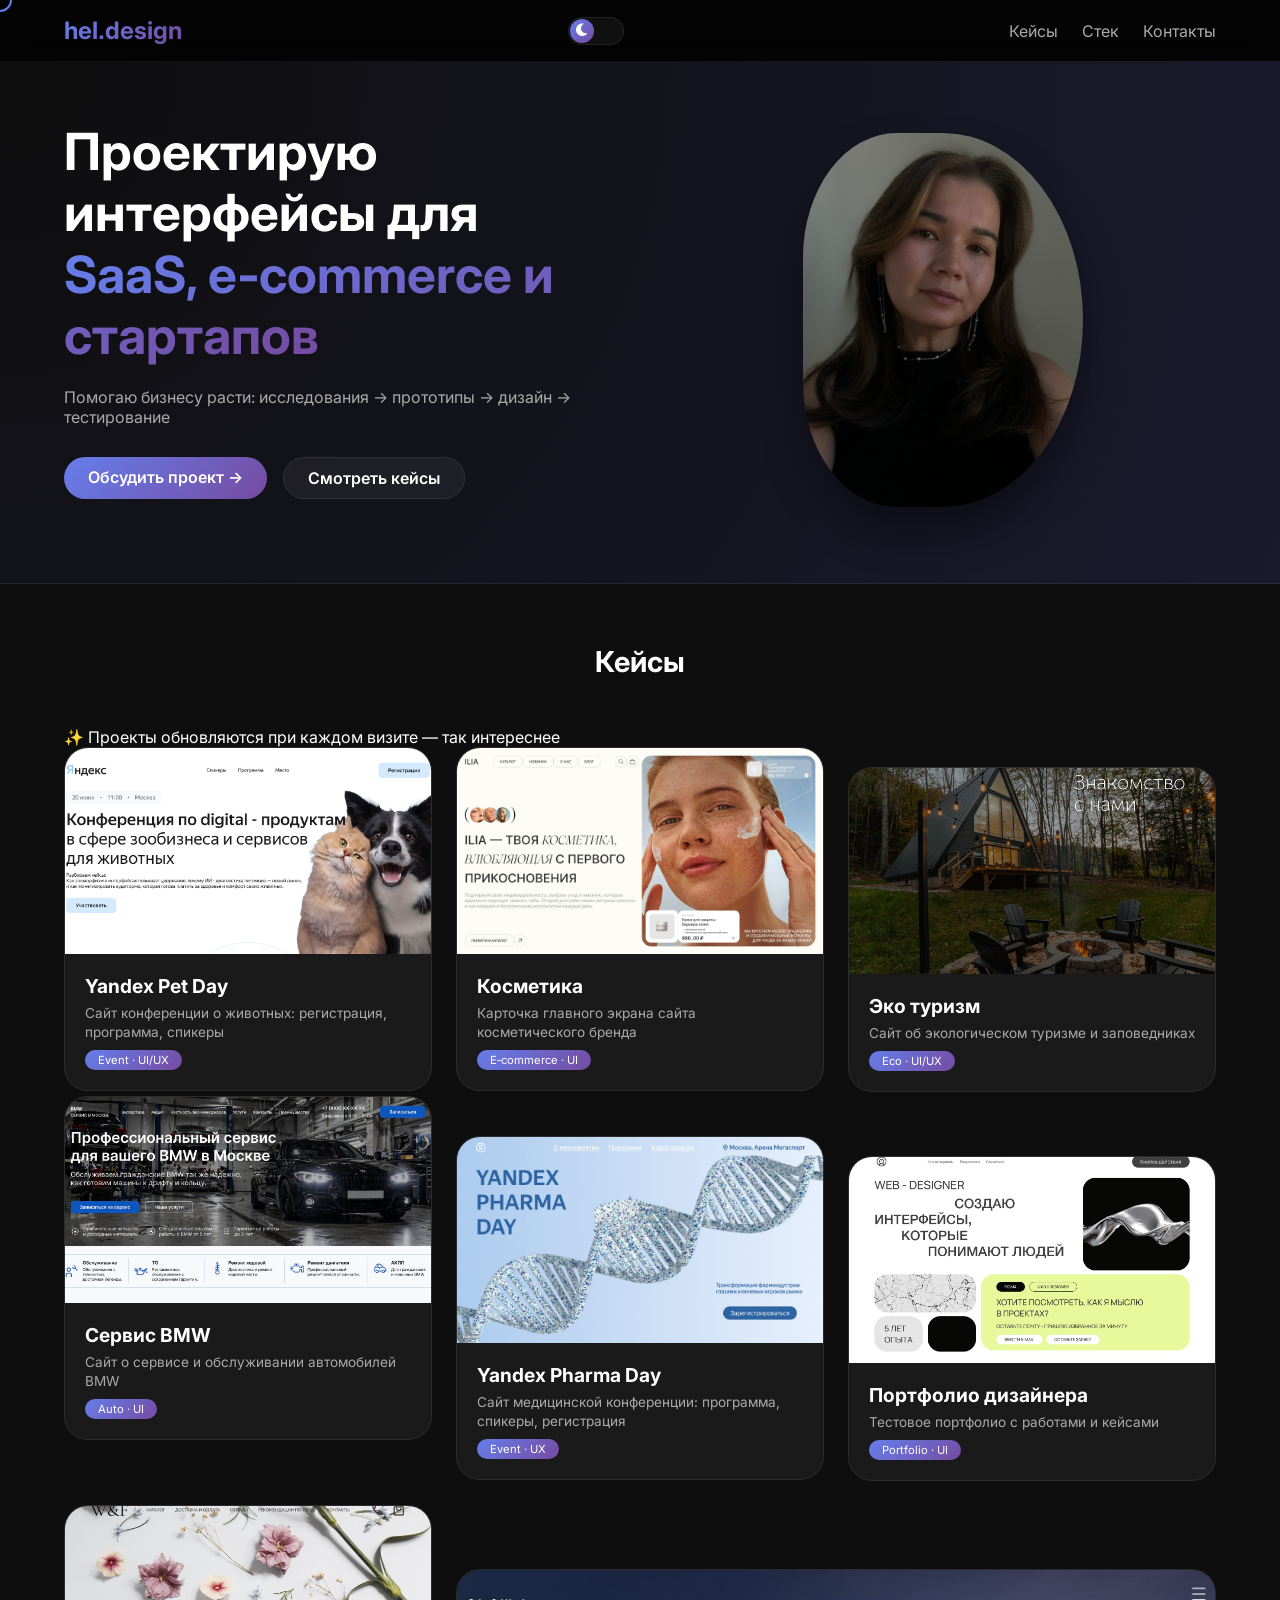
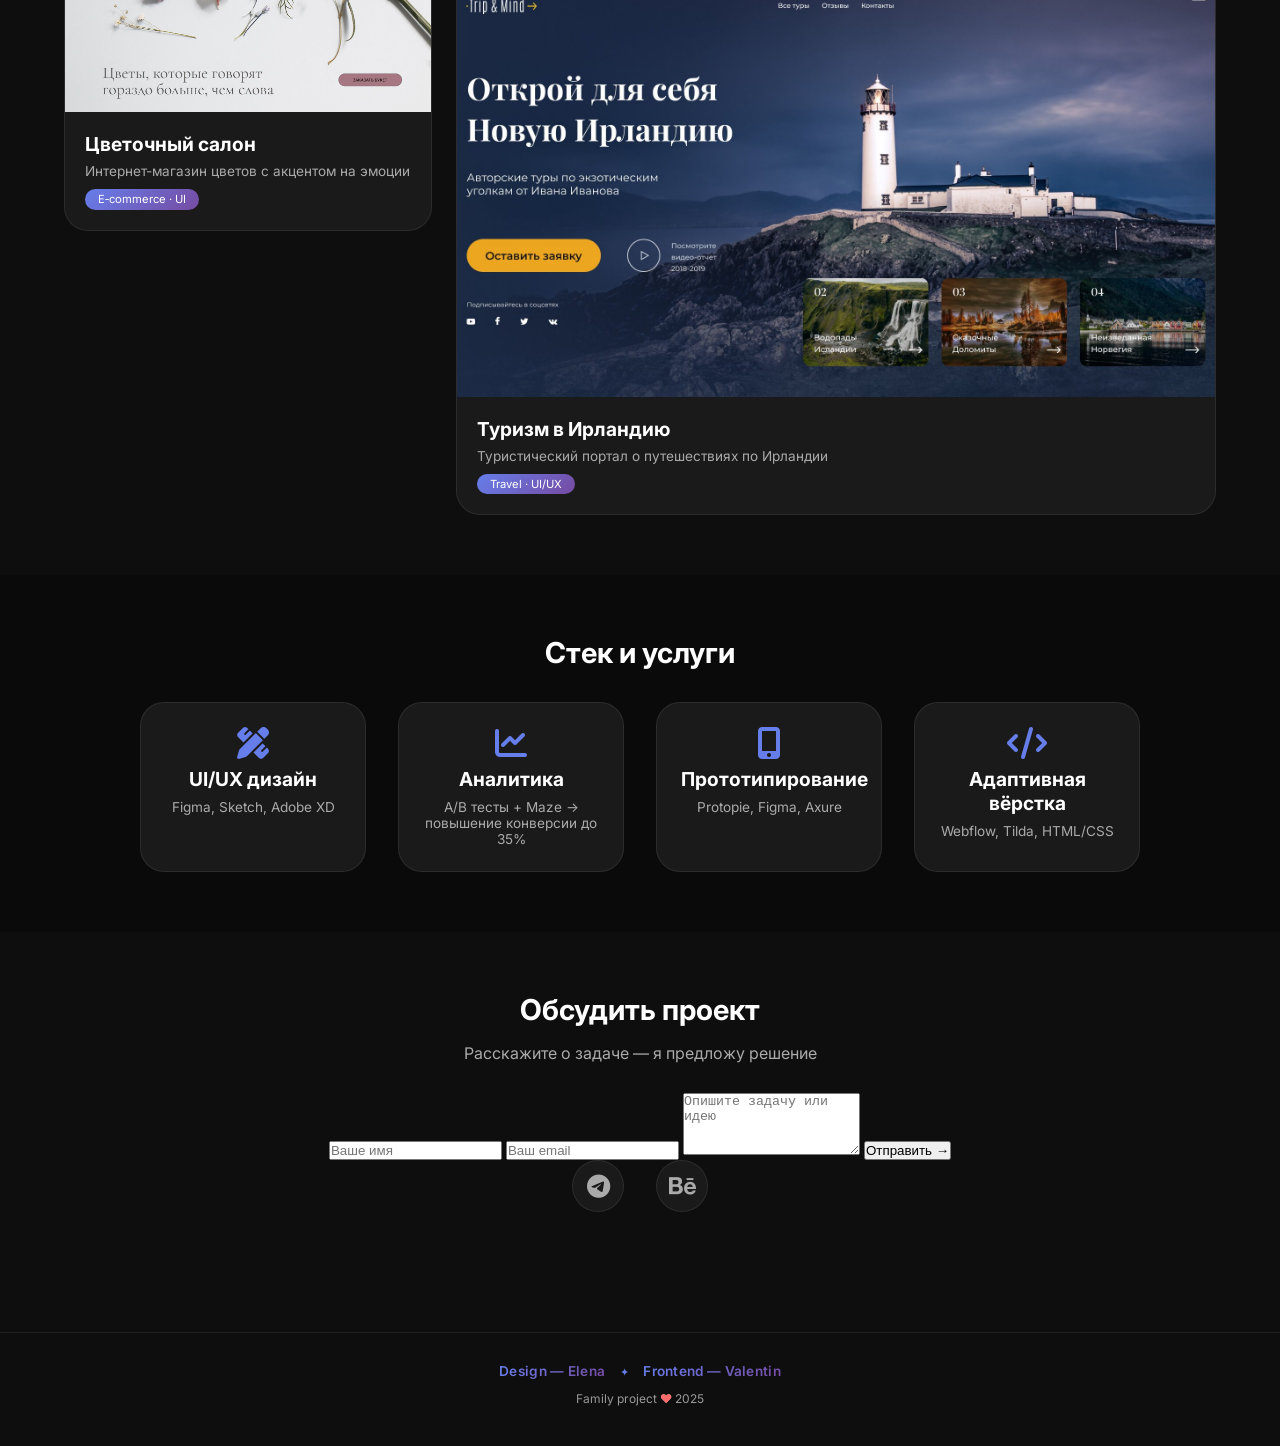
==== index.html @ 38d5c3be "Update index.html" ====
<!DOCTYPE html>
<html lang="ru">
<head>
    <meta charset="UTF-8">
    <meta name="viewport" content="width=device-width, initial-scale=1.0, viewport-fit=cover">
    <title>hel.design — проектирую интерфейсы для бизнеса</title>
    <meta name="description" content="UI/UX дизайнер. Проектирую интерфейсы для SaaS, e-commerce и стартапов. Figma, Webflow, прототипирование.">
    <meta name="keywords" content="UI/UX дизайнер, интерфейсы, Figma, Webflow, прототипы">
    
    <!-- FAVICON упрощён -->
    <link rel="icon" type="image/svg+xml" href="favicon-dark.svg" id="dynamicFavicon">
    <link rel="alternate icon" href="favicon-dark.svg">
    
    <link href="https://fonts.googleapis.com/css2?family=Inter:opsz,wght@14..32,300..700&display=swap" rel="stylesheet">
    <link rel="stylesheet" href="https://cdnjs.cloudflare.com/ajax/libs/font-awesome/6.0.0-beta3/css/all.min.css">
    <link rel="stylesheet" href="style.css">
    
    <script>
        const savedTheme = localStorage.getItem('theme');
        if (savedTheme === 'light') {
            document.documentElement.setAttribute('data-theme', 'light');
            const favicon = document.getElementById('dynamicFavicon');
            if (favicon) favicon.href = 'favicon-light.svg';
        }
    </script>
</head>
<body>

<div class="custom-cursor"></div>

<header class="header">
    <a href="#" class="logo">hel.design</a>
    <div class="theme-switch" id="themeSwitch">
        <div class="theme-switch-track"></div>
        <div class="theme-switch-thumb">
            <i class="fas fa-moon"></i>
            <i class="fas fa-sun"></i>
        </div>
    </div>
    <nav>
        <a href="#cases" class="nav-link">Кейсы</a>
        <a href="#stack" class="nav-link">Стек</a>
        <a href="#contact" class="nav-link">Контакты</a>
    </nav>
</header>

<section class="hero">
    <div class="hero-container">
        <div class="hero-text">
            <h1>Проектирую интерфейсы для <span>SaaS, e‑commerce и стартапов</span></h1>
            <p>Помогаю бизнесу расти: исследования → прототипы → дизайн → тестирование</p>
            <div class="hero-buttons">
                <a href="#contact" class="btn-primary">Обсудить проект →</a>
                <a href="#cases" class="btn-secondary">Смотреть кейсы</a>
            </div>
        </div>
        <div class="hero-image">
            <img src="Helena.jpeg" alt="Елена" onerror="this.src='https://via.placeholder.com/400x400?text=Elena+Design'">
        </div>
    </div>
</section>

<!-- КЕЙСЫ (8 ПРОЕКТОВ) -->
<section id="cases" class="cases">
    <h2>Кейсы</h2>
    <p class="cases-note">✨ Проекты обновляются при каждом визите — так интереснее</p>
    <div id="casesContainer" class="cases-grid"></div>
</section>

<!-- СТЕК И УСЛУГИ -->
<section id="stack" class="stack">
    <h2>Стек и услуги</h2>
    <div class="stack-grid">
        <div class="stack-item">
            <i class="fas fa-pencil-ruler"></i>
            <h3>UI/UX дизайн</h3>
            <p>Figma, Sketch, Adobe XD</p>
        </div>
        <div class="stack-item">
            <i class="fas fa-chart-line"></i>
            <h3>Аналитика</h3>
            <p>A/B тесты + Maze → повышение конверсии до 35%</p>
        </div>
        <div class="stack-item">
            <i class="fas fa-mobile-alt"></i>
            <h3>Прототипирование</h3>
            <p>Protopie, Figma, Axure</p>
        </div>
        <div class="stack-item">
            <i class="fas fa-code"></i>
            <h3>Адаптивная вёрстка</h3>
            <p>Webflow, Tilda, HTML/CSS</p>
        </div>
    </div>
</section>

<!-- КОНТАКТЫ С ФОРМОЙ (FORMSPREE) -->
<section id="contact" class="contact">
    <h2>Обсудить проект</h2>
    <p class="contact-subtitle">Расскажите о задаче — я предложу решение</p>
    
    <form action="https://formspree.io/f/mkoyonba" method="POST" class="contact-form">
        <input type="text" name="name" placeholder="Ваше имя" required>
        <input type="email" name="email" placeholder="Ваш email" required>
        <textarea name="message" rows="4" placeholder="Опишите задачу или идею" required></textarea>
        <button type="submit" class="btn-submit">Отправить →</button>
    </form>
    
    <div class="contact-socials">
        <a href="https://t.me/elena_tgg" target="_blank" class="social-link" aria-label="Telegram">
            <i class="fab fa-telegram-plane"></i>
        </a>
        <a href="https://www.behance.net/32ffd275" target="_blank" class="social-link" aria-label="Behance">
            <i class="fab fa-behance"></i>
        </a>
    </div>
</section>

<footer class="footer">
    <div class="footer-content">
        <p class="footer-roles">
            <span class="role-design">Design — Elena</span>
            <span class="divider">✦</span>
            <span class="role-frontend">Frontend — Valentin</span>
        </p>
        <p class="family-sign">Family project <span class="heart">❤️</span> 2025</p>
    </div>
</footer>

<script>
    // ===== ПЕРЕКЛЮЧЕНИЕ ТЕМЫ + FAVICON =====
    const themeSwitch = document.getElementById('themeSwitch');
    const favicon = document.getElementById('dynamicFavicon');
    
    function setTheme(theme) {
        if (theme === 'light') {
            document.documentElement.setAttribute('data-theme', 'light');
            localStorage.setItem('theme', 'light');
            if (favicon) favicon.href = 'favicon-light.svg';
        } else {
            document.documentElement.removeAttribute('data-theme');
            localStorage.setItem('theme', 'dark');
            if (favicon) favicon.href = 'favicon-dark.svg';
        }
    }
    themeSwitch.addEventListener('click', () => {
        const isDark = !document.documentElement.hasAttribute('data-theme');
        setTheme(isDark ? 'light' : 'dark');
    });
    
    // ===== 8 КЕЙСОВ =====
    const allProjects = [
        { href: "https://www.behance.net/gallery/248387797/Yandex-Pet-Day", img: "yandex-petday.jpg", title: "Yandex Pet Day", desc: "Сайт конференции о животных: регистрация, программа, спикеры", tag: "Event · UI/UX", fallback: "Yandex+Pet+Day" },
        { href: "https://www.behance.net/gallery/248386073/dizajn-lendinga-zhk-legenda", img: "legenda-preview.jpg", title: "Сервис BMW", desc: "Сайт о сервисе и обслуживании автомобилей BMW", tag: "Auto · UI", fallback: "BMW+Service" },
        { href: "https://www.behance.net/gallery/192315737/glavnye-stranicy-sajtov", img: "mainpages-collection.jpg", title: "Туризм в Ирландию", desc: "Туристический портал о путешествиях по Ирландии", tag: "Travel · UI/UX", fallback: "Ireland+Travel" },
        { href: "#", img: "cosmetics.jpg", title: "Косметика", desc: "Карточка главного экрана сайта косметического бренда", tag: "E‑commerce · UI", fallback: "Cosmetics" },
        { href: "https://www.behance.net/gallery/186421391/Website-for-eco-hotel", img: "ecohotel-preview.jpg", title: "Эко туризм", desc: "Сайт об экологическом туризме и заповедниках", tag: "Eco · UI/UX", fallback: "Eco+Tourism" },
        { href: "https://www.behance.net/gallery/182255229/Online-flower-shop-salon", img: "flowershop-preview.jpg", title: "Цветочный салон", desc: "Интернет-магазин цветов с акцентом на эмоции", tag: "E‑commerce · UI", fallback: "Flower+Shop" },
        { href: "https://www.behance.net/gallery/194731149/Web-design-for-consulting-company", img: "consulting-preview.jpg", title: "Портфолио дизайнера", desc: "Тестовое портфолио с работами и кейсами", tag: "Portfolio · UI", fallback: "Designer+Portfolio" },
        { href: "https://www.behance.net/gallery/184280657/Yandex-Pharma-Day", img: "medical-conf.jpg", title: "Yandex Pharma Day", desc: "Сайт медицинской конференции: программа, спикеры, регистрация", tag: "Event · UX", fallback: "Medical+Conf" }
    ];

    function shuffleArray(arr) {
        for (let i = arr.length - 1; i > 0; i--) {
            const j = Math.floor(Math.random() * (i + 1));
            [arr[i], arr[j]] = [arr[j], arr[i]];
        }
        return arr;
    }

    function getRandomSizeClass() {
        const sizes = ['size-small', 'size-normal', 'size-large', 'size-wide'];
        return sizes[Math.floor(Math.random() * sizes.length)];
    }

    function getRandomOffsetClass() {
        const offsets = ['margin-top-20', 'margin-top-40', 'margin-top--20', ''];
        return offsets[Math.floor(Math.random() * offsets.length)];
    }

    function renderProjects() {
        const container = document.getElementById('casesContainer');
        if (!container) return;
        
        const shuffled = shuffleArray([...allProjects]);
        
        container.innerHTML = shuffled.map((proj, idx) => {
            const sizeClass = getRandomSizeClass();
            const offsetClass = getRandomOffsetClass();
            const delay = (idx % 4) * 0.05;
            return `
                <a href="${proj.href}" target="_blank" class="case ${sizeClass} ${offsetClass}" style="animation-delay: ${delay}s">
                    <div class="case-image">
                        <img src="${proj.img}" alt="${proj.title}" loading="lazy" onerror="this.src='https://via.placeholder.com/600x400?text=${proj.fallback}'">
                    </div>
                    <div class="case-info">
                        <h3>${proj.title}</h3>
                        <p>${proj.desc}</p>
                        <span class="tag">${proj.tag}</span>
                    </div>
                </a>
            `;
        }).join('');
    }

    renderProjects();
    
    // ===== ПОДСВЕТКА МЕНЮ =====
    const sections = document.querySelectorAll('#cases, #stack, #contact');
    const navLinks = document.querySelectorAll('.nav-link');
    
    window.addEventListener('scroll', () => {
        let current = '';
        const scrollPos = window.scrollY + 150;
        const scrollBottom = window.scrollY + window.innerHeight;
        const documentHeight = document.documentElement.scrollHeight;
        
        if (scrollBottom + 10 >= documentHeight) {
            current = 'contact';
        } else {
            sections.forEach(section => {
                if (!section) return;
                const top = section.offsetTop - 80;
                const bottom = top + section.offsetHeight;
                if (scrollPos >= top && scrollPos < bottom) {
                    current = section.getAttribute('id');
                }
            });
        }
        
        navLinks.forEach(link => {
            link.classList.remove('active');
            if (link.getAttribute('href') === `#${current}`) {
                link.classList.add('active');
            }
        });
    });
    
    document.querySelectorAll('a[href^="#"]').forEach(anchor => {
        anchor.addEventListener('click', function(e) {
            const targetId = this.getAttribute('href');
            if (targetId === '#') return;
            const target = document.querySelector(targetId);
            if (target) {
                e.preventDefault();
                target.scrollIntoView({ behavior: 'smooth' });
            }
        });
    });
    
    // ===== КУРСОР =====
    const cursor = document.querySelector('.custom-cursor');
    if (cursor && window.innerWidth > 768) {
        document.addEventListener('mousemove', (e) => {
            cursor.style.left = e.clientX + 'px';
            cursor.style.top = e.clientY + 'px';
        });
        const interactive = document.querySelectorAll('a, button, .btn-primary, .btn-secondary, .social-link, .case, .theme-switch, .nav-link, .btn-submit');
        interactive.forEach(el => {
            el.addEventListener('mouseenter', () => {
                cursor.style.width = '40px';
                cursor.style.height = '40px';
                cursor.style.borderColor = 'var(--accent-color)';
                cursor.style.background = 'rgba(102,126,234,0.1)';
            });
            el.addEventListener('mouseleave', () => {
                cursor.style.width = '24px';
                cursor.style.height = '24px';
                cursor.style.borderColor = 'var(--accent-color)';
                cursor.style.background = 'transparent';
            });
        });
    }
</script>
</body>
</html>
---- style.css ----
:root {
    --bg-primary: #0e0e0e;
    --bg-secondary: #0a0a0a;
    --bg-card: #1a1a1a;
    --text-primary: #ffffff;
    --text-secondary: #aaa;
    --accent-color: #667eea;
    --accent-gradient: linear-gradient(135deg, #667eea, #764ba2);
    --border-color: rgba(255,255,255,0.08);
    --hero-gradient: radial-gradient(circle at 0% 0%, #0e0e0e, #1a1a2e, #2a1a3e);
    --gradient-start: #1a1a2e;
    --gradient-end: #0a0a0a;
    --stats-bg: rgba(255,255,255,0.05);
    --stats-border: rgba(255,255,255,0.08);
    --stats-hover: rgba(255,255,255,0.08);
}

[data-theme="light"] {
    --bg-primary: #f5f0eb;
    --bg-secondary: #efe8e0;
    --bg-card: #ffffff;
    --text-primary: #2c3e2f;
    --text-secondary: #5a6e5d;
    --accent-color: #2d5a2c;
    --accent-gradient: linear-gradient(135deg, #2d5a2c, #4a7c48);
    --border-color: rgba(0,0,0,0.06);
    --hero-gradient: radial-gradient(circle at 0% 0%, #f5f0eb, #e8dfd5, #f0ebe3);
    --gradient-start: #e8dfd5;
    --gradient-end: #dad0c4;
    --stats-bg: rgba(0,0,0,0.03);
    --stats-border: rgba(0,0,0,0.06);
    --stats-hover: rgba(0,0,0,0.05);
}

* {
    margin: 0;
    padding: 0;
    box-sizing: border-box;
}

body {
    font-family: 'Inter', sans-serif;
    background: var(--bg-primary);
    color: var(--text-primary);
    scroll-behavior: smooth;
    overflow-x: hidden;
    transition: background 0.3s ease, color 0.3s ease;
}

@media (min-width: 769px) {
    body {
        cursor: none;
    }
}

.custom-cursor {
    width: 24px;
    height: 24px;
    border: 2px solid var(--accent-color);
    border-radius: 50%;
    position: fixed;
    pointer-events: none;
    z-index: 9999;
    transition: width 0.2s, height 0.2s, background 0.2s, border-color 0.2s;
    transform: translate(-50%, -50%);
    backdrop-filter: blur(2px);
}

.hero {
    padding: 60px 5%;
    background: var(--hero-gradient);
    animation: gradientShift 10s ease infinite;
    background-size: 200% 200%;
    border-bottom: 1px solid var(--border-color);
}

@keyframes gradientShift {
    0% { background-position: 0% 0%; }
    50% { background-position: 100% 100%; }
    100% { background-position: 0% 0%; }
}

.header {
    position: sticky;
    top: 0;
    backdrop-filter: blur(12px);
    background: rgba(0, 0, 0, 0.7);
    display: flex;
    justify-content: space-between;
    align-items: center;
    padding: 16px 5%;
    z-index: 100;
    flex-wrap: wrap;
    gap: 12px;
}

[data-theme="light"] .header {
    background: rgba(245, 240, 235, 0.9);
}

.logo {
    font-size: 1.5rem;
    font-weight: 700;
    background: var(--accent-gradient);
    -webkit-background-clip: text;
    background-clip: text;
    color: transparent;
    text-decoration: none;
    transition: opacity 0.2s;
}

.logo:hover {
    opacity: 0.85;
}

.theme-switch {
    position: relative;
    width: 56px;
    height: 28px;
    cursor: pointer;
    flex-shrink: 0;
}

.theme-switch-track {
    position: absolute;
    top: 0;
    left: 0;
    width: 100%;
    height: 100%;
    background: var(--stats-bg);
    border: 1px solid var(--border-color);
    border-radius: 28px;
    transition: all 0.3s;
}

.theme-switch-thumb {
    position: absolute;
    top: 2px;
    left: 2px;
    width: 24px;
    height: 24px;
    background: var(--accent-gradient);
    border-radius: 50%;
    display: flex;
    align-items: center;
    justify-content: center;
    transition: transform 0.3s cubic-bezier(0.2, 0.9, 0.4, 1.1);
    transform: translateX(0);
}

.theme-switch-thumb i {
    font-size: 0.9rem;
    color: white;
    position: absolute;
    transition: opacity 0.2s;
}

.theme-switch-thumb .fa-moon {
    opacity: 1;
}

.theme-switch-thumb .fa-sun {
    opacity: 0;
}

[data-theme="light"] .theme-switch-thumb {
    transform: translateX(28px);
}

[data-theme="light"] .theme-switch-thumb .fa-moon {
    opacity: 0;
}

[data-theme="light"] .theme-switch-thumb .fa-sun {
    opacity: 1;
}

.theme-switch:hover .theme-switch-track {
    border-color: var(--accent-color);
    background: var(--stats-hover);
}

nav {
    display: flex;
    gap: 24px;
}

.nav-link {
    color: var(--text-secondary);
    text-decoration: none;
    transition: color 0.2s;
    position: relative;
}

.nav-link::after {
    content: '';
    position: absolute;
    bottom: -4px;
    left: 0;
    width: 0;
    height: 2px;
    background: var(--accent-gradient);
    transition: width 0.3s;
}

.nav-link:hover::after,
.nav-link.active::after {
    width: 100%;
}

.nav-link:hover,
.nav-link.active {
    color: var(--accent-color);
}

.hero-container {
    max-width: 1200px;
    margin: 0 auto;
    display: flex;
    align-items: center;
    gap: 60px;
    flex-wrap: wrap;
}

.hero-text {
    flex: 1;
    min-width: 260px;
}

.hero-text h1 {
    font-size: clamp(2rem, 5vw, 3.2rem);
    line-height: 1.2;
    margin-bottom: 20px;
}

.hero-text h1 span {
    background: var(--accent-gradient);
    -webkit-background-clip: text;
    background-clip: text;
    color: transparent;
}

.hero-text p {
    color: var(--text-secondary);
    font-size: 1rem;
    margin-bottom: 30px;
}

.hero-buttons {
    display: flex;
    gap: 16px;
    flex-wrap: wrap;
    margin-bottom: 24px;
}

.btn-primary, .btn-secondary {
    padding: 10px 24px;
    border-radius: 40px;
    text-decoration: none;
    font-weight: 600;
    transition: all 0.3s cubic-bezier(0.2, 0.9, 0.4, 1.1);
    position: relative;
    overflow: hidden;
}

.btn-primary {
    background: var(--accent-gradient);
    color: white;
}

.btn-primary::after {
    content: '';
    position: absolute;
    top: 50%;
    left: 50%;
    width: 0;
    height: 0;
    border-radius: 50%;
    background: rgba(255,255,255,0.3);
    transform: translate(-50%, -50%);
    transition: width 0.4s, height 0.4s;
}

.btn-primary:hover::after {
    width: 200%;
    height: 200%;
}

.btn-primary:hover {
    transform: translateY(-2px);
    filter: brightness(1.05);
}

.btn-secondary {
    background: var(--stats-bg);
    color: var(--text-primary);
    border: 1px solid var(--border-color);
}

.btn-secondary:hover {
    background: var(--stats-hover);
    transform: translateY(-2px);
}

.hero-image {
    flex: 1;
    text-align: center;
}

.hero-image img {
    max-width: 100%;
    width: 280px;
    border-radius: 40% 60% 60% 40%;
    box-shadow: 0 25px 40px rgba(0,0,0,0.4);
    transition: transform 0.3s;
}

.hero-image img:hover {
    transform: scale(1.02);
}

/* ===== ХАОТИЧНАЯ СЕТКА (МАССОНРИ) ===== */
.cases {
    padding: 60px 5%;
    max-width: 1400px;
    margin: 0 auto;
    background: var(--bg-primary);
}

.cases h2 {
    margin-bottom: 48px;
    font-size: 1.8rem;
    text-align: center;
}

.cases-grid {
    display: grid;
    grid-template-columns: repeat(auto-fill, minmax(280px, 1fr));
    gap: 1.5rem;
    align-items: start;
}

.case {
    background: var(--bg-card);
    border-radius: 24px;
    overflow: hidden;
    text-decoration: none;
    color: var(--text-primary);
    transition: all 0.3s cubic-bezier(0.2, 0.9, 0.4, 1.1);
    display: flex;
    flex-direction: column;
    opacity: 0;
    transform: translateY(30px);
    animation: fadeInUp 0.6s forwards;
    border: 1px solid var(--border-color);
    break-inside: avoid;
}

.case:hover {
    transform: translateY(-6px) scale(1.02);
    box-shadow: 0 20px 30px rgba(0,0,0,0.2);
}

@keyframes fadeInUp {
    to {
        opacity: 1;
        transform: translateY(0);
    }
}

.size-small {
    grid-row: span 1;
    opacity: 0.9;
    transform: translateY(10px);
}
.size-small:hover {
    transform: translateY(4px) scale(1.02);
}

.size-normal {
    grid-row: span 1;
}

.size-large {
    grid-row: span 2;
}

.size-wide {
    grid-column: span 2;
    grid-row: span 1;
}

.margin-top-20 {
    margin-top: 1.25rem;
}
.margin-top-40 {
    margin-top: 2.5rem;
}
.margin-top--20 {
    margin-top: -1.25rem;
}
.margin-top--40 {
    margin-top: -2.5rem;
}

.case-image {
    width: 100%;
    aspect-ratio: 16 / 9;
    overflow: hidden;
}

.case-image img {
    width: 100%;
    height: 100%;
    object-fit: cover;
    transition: transform 0.5s;
}

.case:hover .case-image img {
    transform: scale(1.05);
}

.case-info {
    padding: 20px;
}

.case-info h3 {
    font-size: 1.2rem;
    margin-bottom: 6px;
}

.case-info p {
    color: var(--text-secondary);
    font-size: 0.85rem;
    line-height: 1.4;
}

.tag {
    display: inline-block;
    background: var(--accent-gradient);
    color: white;
    font-size: 0.7rem;
    padding: 0.2rem 0.8rem;
    border-radius: 20px;
    margin-top: 0.5rem;
}

/* ===== СТЕК ===== */
.stack {
    padding: 60px 5%;
    background: var(--bg-secondary);
    text-align: center;
}

.stack h2 {
    margin-bottom: 2rem;
    font-size: 1.8rem;
}

.stack-grid {
    display: grid;
    grid-template-columns: repeat(auto-fit, minmax(200px, 1fr));
    gap: 2rem;
    max-width: 1000px;
    margin: 0 auto;
}

.stack-item {
    background: var(--bg-card);
    border-radius: 24px;
    padding: 1.5rem;
    transition: all 0.3s;
    border: 1px solid var(--border-color);
}

.stack-item:hover {
    transform: translateY(-4px);
}

.stack-item i {
    font-size: 2rem;
    color: var(--accent-color);
    margin-bottom: 0.5rem;
}

.stack-item h3 {
    font-size: 1.2rem;
    margin-bottom: 0.5rem;
}

.stack-item p {
    font-size: 0.85rem;
    color: var(--text-secondary);
}

/* ===== ЗАГЛУШКА ДЛЯ ОТЗЫВОВ ===== */
.reviews {
    padding: 60px 5%;
    text-align: center;
    background: var(--bg-secondary);
}

.reviews h2 {
    margin-bottom: 2rem;
    font-size: 1.8rem;
}

.review-placeholder {
    max-width: 600px;
    margin: 0 auto;
    text-align: center;
    padding: 3rem 2rem;
    background: var(--bg-card);
    border-radius: 32px;
    border: 1px solid var(--border-color);
    transition: all 0.3s;
}

.review-placeholder-icon {
    font-size: 3rem;
    margin-bottom: 1rem;
    opacity: 0.7;
}

.review-placeholder-text {
    font-size: 1.1rem;
    color: var(--text-primary);
    margin-bottom: 0.5rem;
    font-style: normal;
}

.review-placeholder-sub {
    font-size: 0.85rem;
    color: var(--text-secondary);
}

.review-placeholder:hover {
    transform: translateY(-5px);
    box-shadow: 0 15px 30px rgba(0,0,0,0.1);
    border-color: var(--accent-color);
}

/* ===== КОНТАКТЫ (С УВЕЛИЧЕННЫМ НИЖНИМ ОТСТУПОМ) ===== */
.contact {
    max-width: 700px;
    margin: 0 auto;
    text-align: center;
    padding: 60px 20px 120px;
}

.contact h2 {
    margin-bottom: 16px;
    font-size: 1.8rem;
}

.contact-subtitle {
    color: var(--text-secondary);
    margin-bottom: 30px;
    font-size: 1rem;
}

.btn-email {
    display: inline-flex;
    align-items: center;
    gap: 10px;
    background: var(--accent-gradient);
    padding: 12px 28px;
    border-radius: 50px;
    text-decoration: none;
    color: white;
    font-weight: 600;
    font-size: 1rem;
    transition: all 0.3s cubic-bezier(0.2, 0.9, 0.4, 1.1);
    margin-bottom: 32px;
    position: relative;
    overflow: hidden;
}

.btn-email::after {
    content: '';
    position: absolute;
    top: 50%;
    left: 50%;
    width: 0;
    height: 0;
    border-radius: 50%;
    background: rgba(255,255,255,0.3);
    transform: translate(-50%, -50%);
    transition: width 0.4s, height 0.4s;
}

.btn-email:hover::after {
    width: 200%;
    height: 200%;
}

.btn-email:hover {
    transform: translateY(-2px);
    filter: brightness(1.05);
}

.contact-socials {
    display: flex;
    justify-content: center;
    gap: 32px;
    flex-wrap: wrap;
}

.social-link {
    display: inline-flex;
    align-items: center;
    justify-content: center;
    width: 52px;
    height: 52px;
    background: var(--stats-bg);
    border: 1px solid var(--border-color);
    border-radius: 50%;
    text-decoration: none;
    color: var(--text-secondary);
    transition: all 0.3s cubic-bezier(0.2, 0.9, 0.4, 1.1);
}

.social-link i {
    font-size: 1.5rem;
    transition: transform 0.2s;
}

.social-link:hover {
    background: var(--stats-hover);
    color: var(--accent-color);
    transform: translateY(-3px) scale(1.05);
}

[data-theme="light"] .social-link .fa-telegram-plane,
[data-theme="light"] .social-link .fa-behance {
    color: var(--accent-color) !important;
    transition: color 0.2s ease;
}

[data-theme="light"] .social-link:hover .fa-telegram-plane,
[data-theme="light"] .social-link:hover .fa-behance {
    color: white !important;
}

/* ===== ПОДВАЛ ===== */
.footer {
    text-align: center;
    padding: 30px 20px 40px;
    background: var(--bg-primary);
    border-top: 1px solid var(--border-color);
}

.footer-content {
    max-width: 1200px;
    margin: 0 auto;
}

.footer-roles {
    font-size: 0.85rem;
    margin-bottom: 12px;
    letter-spacing: 0.3px;
}

.role-design,
.role-frontend {
    background: var(--accent-gradient);
    -webkit-background-clip: text;
    background-clip: text;
    color: transparent;
    font-weight: 600;
}

.divider {
    margin: 0 10px;
    color: var(--accent-color);
    font-size: 0.7rem;
}

.family-sign {
    font-size: 0.75rem;
    background: linear-gradient(135deg, #888, #aaa);
    -webkit-background-clip: text;
    background-clip: text;
    color: transparent;
    transition: all 0.3s;
}

.family-sign:hover {
    background: var(--accent-gradient);
    -webkit-background-clip: text;
    background-clip: text;
    color: transparent;
}

.heart {
    display: inline-block;
    transition: transform 0.2s;
    color: #ff6b6b;
}

.family-sign:hover .heart {
    transform: scale(1.2);
}

/* ===== АДАПТАЦИЯ ===== */
@media (max-width: 900px) {
    .hero-container {
        flex-direction: column;
        text-align: center;
    }
    .hero-buttons {
        justify-content: center;
    }
    .hero-image img {
        width: 240px;
    }
}

@media (max-width: 768px) {
    .custom-cursor {
        display: none;
    }
    .header {
        justify-content: center;
        flex-wrap: wrap;
    }
    nav {
        order: 3;
        width: 100%;
        justify-content: center;
    }
    .theme-switch {
        order: 2;
    }
    .logo {
        order: 1;
    }
    .cases-grid {
        display: flex;
        flex-direction: column;
    }
    .size-wide, .size-large {
        grid-column: span 1;
        grid-row: span 1;
    }
    .margin-top-20, .margin-top-40, .margin-top--20, .margin-top--40 {
        margin-top: 0;
    }
    .review-placeholder {
        padding: 2rem 1rem;
    }
    .contact {
        padding: 40px 20px 100px;
    }
    .contact-socials {
        gap: 20px;
    }
    .social-link {
        width: 44px;
        height: 44px;
    }
    .social-link i {
        font-size: 1.3rem;
    }
    .footer-roles {
        font-size: 0.7rem;
        display: flex;
        flex-direction: column;
        gap: 6px;
    }
    .divider {
        display: none;
    }
    .stack-grid {
        grid-template-columns: 1fr;
        gap: 1rem;
    }
}

@media (max-width: 480px) {
    .hero {
        padding: 40px 20px;
    }
    .hero-text h1 {
        font-size: 1.5rem;
    }
    .btn-primary, .btn-secondary {
        padding: 8px 18px;
        font-size: 0.85rem;
    }
    .contact {
        padding: 40px 20px 80px;
    }
}
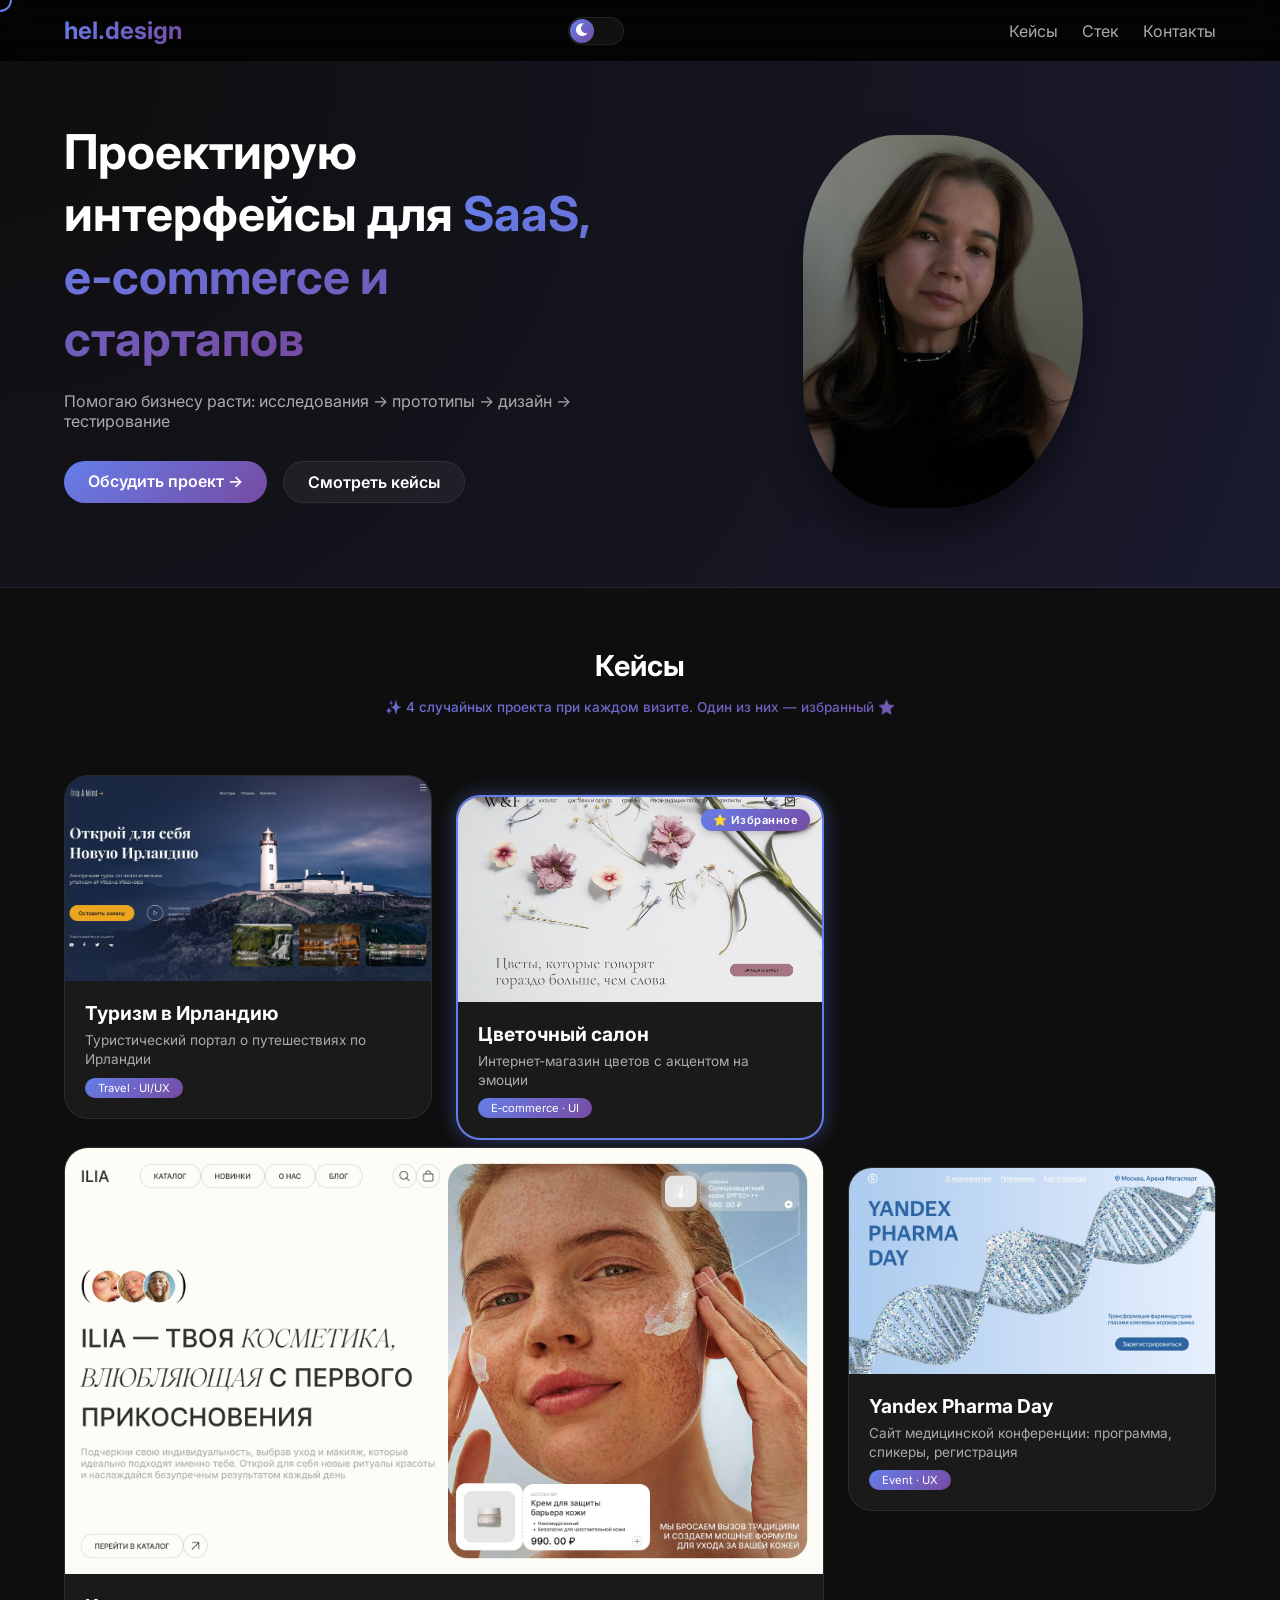
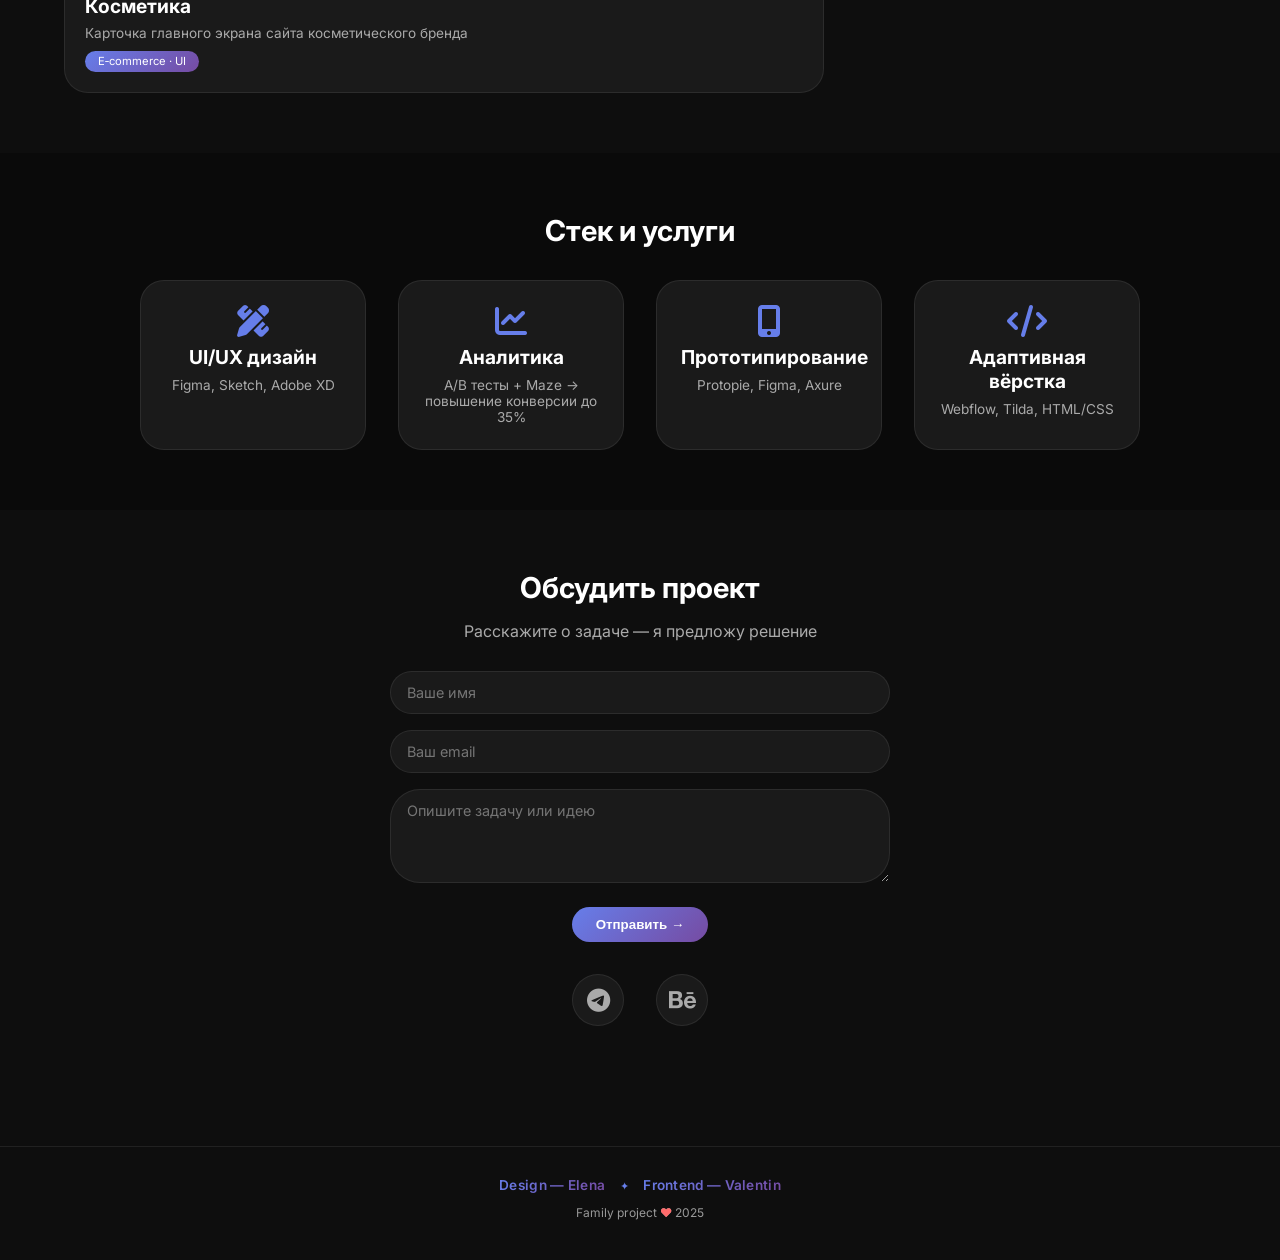
==== commit 03d33298: "Update index.html" ====
--- a/index.html
+++ b/index.html
@@ -7,7 +7,6 @@
     <meta name="description" content="UI/UX дизайнер. Проектирую интерфейсы для SaaS, e-commerce и стартапов. Figma, Webflow, прототипирование.">
     <meta name="keywords" content="UI/UX дизайнер, интерфейсы, Figma, Webflow, прототипы">
     
-    <!-- FAVICON упрощён -->
     <link rel="icon" type="image/svg+xml" href="favicon-dark.svg" id="dynamicFavicon">
     <link rel="alternate icon" href="favicon-dark.svg">
     
@@ -60,14 +59,12 @@
     </div>
 </section>
 
-<!-- КЕЙСЫ (8 ПРОЕКТОВ) -->
 <section id="cases" class="cases">
     <h2>Кейсы</h2>
-    <p class="cases-note">✨ Проекты обновляются при каждом визите — так интереснее</p>
+    <p class="cases-note">✨ 4 случайных проекта при каждом визите. Один из них — избранный ⭐</p>
     <div id="casesContainer" class="cases-grid"></div>
 </section>
 
-<!-- СТЕК И УСЛУГИ -->
 <section id="stack" class="stack">
     <h2>Стек и услуги</h2>
     <div class="stack-grid">
@@ -94,7 +91,6 @@
     </div>
 </section>
 
-<!-- КОНТАКТЫ С ФОРМОЙ (FORMSPREE) -->
 <section id="contact" class="contact">
     <h2>Обсудить проект</h2>
     <p class="contact-subtitle">Расскажите о задаче — я предложу решение</p>
@@ -148,7 +144,7 @@
         setTheme(isDark ? 'light' : 'dark');
     });
     
-    // ===== 8 КЕЙСОВ =====
+    // ===== 8 КЕЙСОВ (показываем 4 случайных, один из них — избранный) =====
     const allProjects = [
         { href: "https://www.behance.net/gallery/248387797/Yandex-Pet-Day", img: "yandex-petday.jpg", title: "Yandex Pet Day", desc: "Сайт конференции о животных: регистрация, программа, спикеры", tag: "Event · UI/UX", fallback: "Yandex+Pet+Day" },
         { href: "https://www.behance.net/gallery/248386073/dizajn-lendinga-zhk-legenda", img: "legenda-preview.jpg", title: "Сервис BMW", desc: "Сайт о сервисе и обслуживании автомобилей BMW", tag: "Auto · UI", fallback: "BMW+Service" },
@@ -183,13 +179,20 @@
         if (!container) return;
         
         const shuffled = shuffleArray([...allProjects]);
-        
-        container.innerHTML = shuffled.map((proj, idx) => {
+        const selectedProjects = shuffled.slice(0, 4);
+        const featuredIndex = Math.floor(Math.random() * selectedProjects.length);
+        
+        container.innerHTML = selectedProjects.map((proj, idx) => {
             const sizeClass = getRandomSizeClass();
             const offsetClass = getRandomOffsetClass();
             const delay = (idx % 4) * 0.05;
+            const isFeatured = (idx === featuredIndex);
+            const featuredClass = isFeatured ? 'case-featured' : '';
+            const featuredBadge = isFeatured ? '<div class="featured-badge">⭐ Избранное</div>' : '';
+            
             return `
-                <a href="${proj.href}" target="_blank" class="case ${sizeClass} ${offsetClass}" style="animation-delay: ${delay}s">
+                <a href="${proj.href}" target="_blank" class="case ${sizeClass} ${offsetClass} ${featuredClass}" style="animation-delay: ${delay}s">
+                    ${featuredBadge}
                     <div class="case-image">
                         <img src="${proj.img}" alt="${proj.title}" loading="lazy" onerror="this.src='https://via.placeholder.com/600x400?text=${proj.fallback}'">
                     </div>
--- a/style.css
+++ b/style.css
@@ -228,8 +228,8 @@
 }
 
 .hero-text h1 {
-    font-size: clamp(2rem, 5vw, 3.2rem);
-    line-height: 1.2;
+    font-size: clamp(2rem, 5vw, 3rem);
+    line-height: 1.3;
     margin-bottom: 20px;
 }
 
@@ -253,7 +253,7 @@
     margin-bottom: 24px;
 }
 
-.btn-primary, .btn-secondary {
+.btn-primary, .btn-secondary, .btn-submit {
     padding: 10px 24px;
     border-radius: 40px;
     text-decoration: none;
@@ -261,14 +261,17 @@
     transition: all 0.3s cubic-bezier(0.2, 0.9, 0.4, 1.1);
     position: relative;
     overflow: hidden;
-}
-
-.btn-primary {
+    display: inline-block;
+    border: none;
+    cursor: pointer;
+}
+
+.btn-primary, .btn-submit {
     background: var(--accent-gradient);
     color: white;
 }
 
-.btn-primary::after {
+.btn-primary::after, .btn-submit::after {
     content: '';
     position: absolute;
     top: 50%;
@@ -281,12 +284,12 @@
     transition: width 0.4s, height 0.4s;
 }
 
-.btn-primary:hover::after {
+.btn-primary:hover::after, .btn-submit:hover::after {
     width: 200%;
     height: 200%;
 }
 
-.btn-primary:hover {
+.btn-primary:hover, .btn-submit:hover {
     transform: translateY(-2px);
     filter: brightness(1.05);
 }
@@ -319,7 +322,6 @@
     transform: scale(1.02);
 }
 
-/* ===== ХАОТИЧНАЯ СЕТКА (МАССОНРИ) ===== */
 .cases {
     padding: 60px 5%;
     max-width: 1400px;
@@ -328,9 +330,63 @@
 }
 
 .cases h2 {
-    margin-bottom: 48px;
+    margin-bottom: 16px;
     font-size: 1.8rem;
     text-align: center;
+}
+
+/* ===== ПЕРЕЛИВАЮЩАЯСЯ ПОДПИСЬ К КЕЙСАМ ===== */
+.cases-note {
+    text-align: center;
+    font-size: 0.85rem;
+    margin-bottom: 40px;
+    opacity: 1;
+    font-weight: 500;
+    background: linear-gradient(135deg, #667eea, #764ba2, #a5b4fc, #667eea);
+    background-size: 300% 300%;
+    -webkit-background-clip: text;
+    background-clip: text;
+    color: transparent;
+    animation: gentleGlow 4s ease infinite;
+}
+
+[data-theme="light"] .cases-note {
+    background: linear-gradient(135deg, #2d5a2c, #4a7c48, #6a9c68, #2d5a2c);
+    background-size: 300% 300%;
+    -webkit-background-clip: text;
+    background-clip: text;
+    color: transparent;
+    animation: gentleGlowLight 4s ease infinite;
+}
+
+@keyframes gentleGlow {
+    0% {
+        background-position: 0% 50%;
+        text-shadow: 0 0 2px rgba(102,126,234,0.2);
+    }
+    50% {
+        background-position: 100% 50%;
+        text-shadow: 0 0 8px rgba(102,126,234,0.3);
+    }
+    100% {
+        background-position: 0% 50%;
+        text-shadow: 0 0 2px rgba(102,126,234,0.2);
+    }
+}
+
+@keyframes gentleGlowLight {
+    0% {
+        background-position: 0% 50%;
+        text-shadow: 0 0 2px rgba(45,90,44,0.15);
+    }
+    50% {
+        background-position: 100% 50%;
+        text-shadow: 0 0 8px rgba(45,90,44,0.25);
+    }
+    100% {
+        background-position: 0% 50%;
+        text-shadow: 0 0 2px rgba(45,90,44,0.15);
+    }
 }
 
 .cases-grid {
@@ -445,7 +501,44 @@
     margin-top: 0.5rem;
 }
 
-/* ===== СТЕК ===== */
+/* ===== ВЫДЕЛЕННЫЙ КЕЙС (FEATURED) ===== */
+.case-featured {
+    position: relative;
+    border: 2px solid var(--accent-color);
+    box-shadow: 0 0 20px rgba(102, 126, 234, 0.4);
+    transform: scale(1.02);
+}
+
+.case-featured:hover {
+    transform: translateY(-6px) scale(1.03);
+    box-shadow: 0 0 30px rgba(102, 126, 234, 0.6);
+}
+
+.featured-badge {
+    position: absolute;
+    top: 12px;
+    right: 12px;
+    background: var(--accent-gradient);
+    color: white;
+    font-size: 0.7rem;
+    font-weight: 600;
+    padding: 4px 12px;
+    border-radius: 20px;
+    z-index: 10;
+    backdrop-filter: blur(4px);
+    box-shadow: 0 2px 8px rgba(0,0,0,0.2);
+    letter-spacing: 0.5px;
+}
+
+[data-theme="light"] .case-featured {
+    border: 2px solid var(--accent-color);
+    box-shadow: 0 0 20px rgba(45, 90, 44, 0.3);
+}
+
+[data-theme="light"] .case-featured:hover {
+    box-shadow: 0 0 30px rgba(45, 90, 44, 0.5);
+}
+
 .stack {
     padding: 60px 5%;
     background: var(--bg-secondary);
@@ -459,7 +552,7 @@
 
 .stack-grid {
     display: grid;
-    grid-template-columns: repeat(auto-fit, minmax(200px, 1fr));
+    grid-template-columns: repeat(auto-fit, minmax(220px, 1fr));
     gap: 2rem;
     max-width: 1000px;
     margin: 0 auto;
@@ -493,54 +586,6 @@
     color: var(--text-secondary);
 }
 
-/* ===== ЗАГЛУШКА ДЛЯ ОТЗЫВОВ ===== */
-.reviews {
-    padding: 60px 5%;
-    text-align: center;
-    background: var(--bg-secondary);
-}
-
-.reviews h2 {
-    margin-bottom: 2rem;
-    font-size: 1.8rem;
-}
-
-.review-placeholder {
-    max-width: 600px;
-    margin: 0 auto;
-    text-align: center;
-    padding: 3rem 2rem;
-    background: var(--bg-card);
-    border-radius: 32px;
-    border: 1px solid var(--border-color);
-    transition: all 0.3s;
-}
-
-.review-placeholder-icon {
-    font-size: 3rem;
-    margin-bottom: 1rem;
-    opacity: 0.7;
-}
-
-.review-placeholder-text {
-    font-size: 1.1rem;
-    color: var(--text-primary);
-    margin-bottom: 0.5rem;
-    font-style: normal;
-}
-
-.review-placeholder-sub {
-    font-size: 0.85rem;
-    color: var(--text-secondary);
-}
-
-.review-placeholder:hover {
-    transform: translateY(-5px);
-    box-shadow: 0 15px 30px rgba(0,0,0,0.1);
-    border-color: var(--accent-color);
-}
-
-/* ===== КОНТАКТЫ (С УВЕЛИЧЕННЫМ НИЖНИМ ОТСТУПОМ) ===== */
 .contact {
     max-width: 700px;
     margin: 0 auto;
@@ -559,44 +604,36 @@
     font-size: 1rem;
 }
 
-.btn-email {
-    display: inline-flex;
-    align-items: center;
-    gap: 10px;
-    background: var(--accent-gradient);
-    padding: 12px 28px;
-    border-radius: 50px;
-    text-decoration: none;
-    color: white;
-    font-weight: 600;
-    font-size: 1rem;
-    transition: all 0.3s cubic-bezier(0.2, 0.9, 0.4, 1.1);
-    margin-bottom: 32px;
-    position: relative;
-    overflow: hidden;
-}
-
-.btn-email::after {
-    content: '';
-    position: absolute;
-    top: 50%;
-    left: 50%;
-    width: 0;
-    height: 0;
-    border-radius: 50%;
-    background: rgba(255,255,255,0.3);
-    transform: translate(-50%, -50%);
-    transition: width 0.4s, height 0.4s;
-}
-
-.btn-email:hover::after {
-    width: 200%;
-    height: 200%;
-}
-
-.btn-email:hover {
-    transform: translateY(-2px);
-    filter: brightness(1.05);
+.contact-form {
+    display: flex;
+    flex-direction: column;
+    gap: 1rem;
+    max-width: 500px;
+    margin: 0 auto 2rem;
+}
+
+.contact-form input,
+.contact-form textarea {
+    padding: 12px 16px;
+    border-radius: 30px;
+    border: 1px solid var(--border-color);
+    background: var(--stats-bg);
+    color: var(--text-primary);
+    font-family: inherit;
+    font-size: 0.9rem;
+    transition: all 0.2s;
+}
+
+.contact-form input:focus,
+.contact-form textarea:focus {
+    outline: none;
+    border-color: var(--accent-color);
+    background: var(--stats-hover);
+}
+
+.contact-form button {
+    align-self: center;
+    margin-top: 0.5rem;
 }
 
 .contact-socials {
@@ -642,7 +679,6 @@
     color: white !important;
 }
 
-/* ===== ПОДВАЛ ===== */
 .footer {
     text-align: center;
     padding: 30px 20px 40px;
@@ -702,7 +738,6 @@
     transform: scale(1.2);
 }
 
-/* ===== АДАПТАЦИЯ ===== */
 @media (max-width: 900px) {
     .hero-container {
         flex-direction: column;
@@ -743,11 +778,20 @@
         grid-column: span 1;
         grid-row: span 1;
     }
+    .case-featured {
+        transform: scale(1);
+    }
+    .case-featured:hover {
+        transform: translateY(-4px) scale(1);
+    }
+    .featured-badge {
+        top: 8px;
+        right: 8px;
+        font-size: 0.6rem;
+        padding: 3px 10px;
+    }
     .margin-top-20, .margin-top-40, .margin-top--20, .margin-top--40 {
         margin-top: 0;
-    }
-    .review-placeholder {
-        padding: 2rem 1rem;
     }
     .contact {
         padding: 40px 20px 100px;
@@ -784,7 +828,7 @@
     .hero-text h1 {
         font-size: 1.5rem;
     }
-    .btn-primary, .btn-secondary {
+    .btn-primary, .btn-secondary, .btn-submit {
         padding: 8px 18px;
         font-size: 0.85rem;
     }
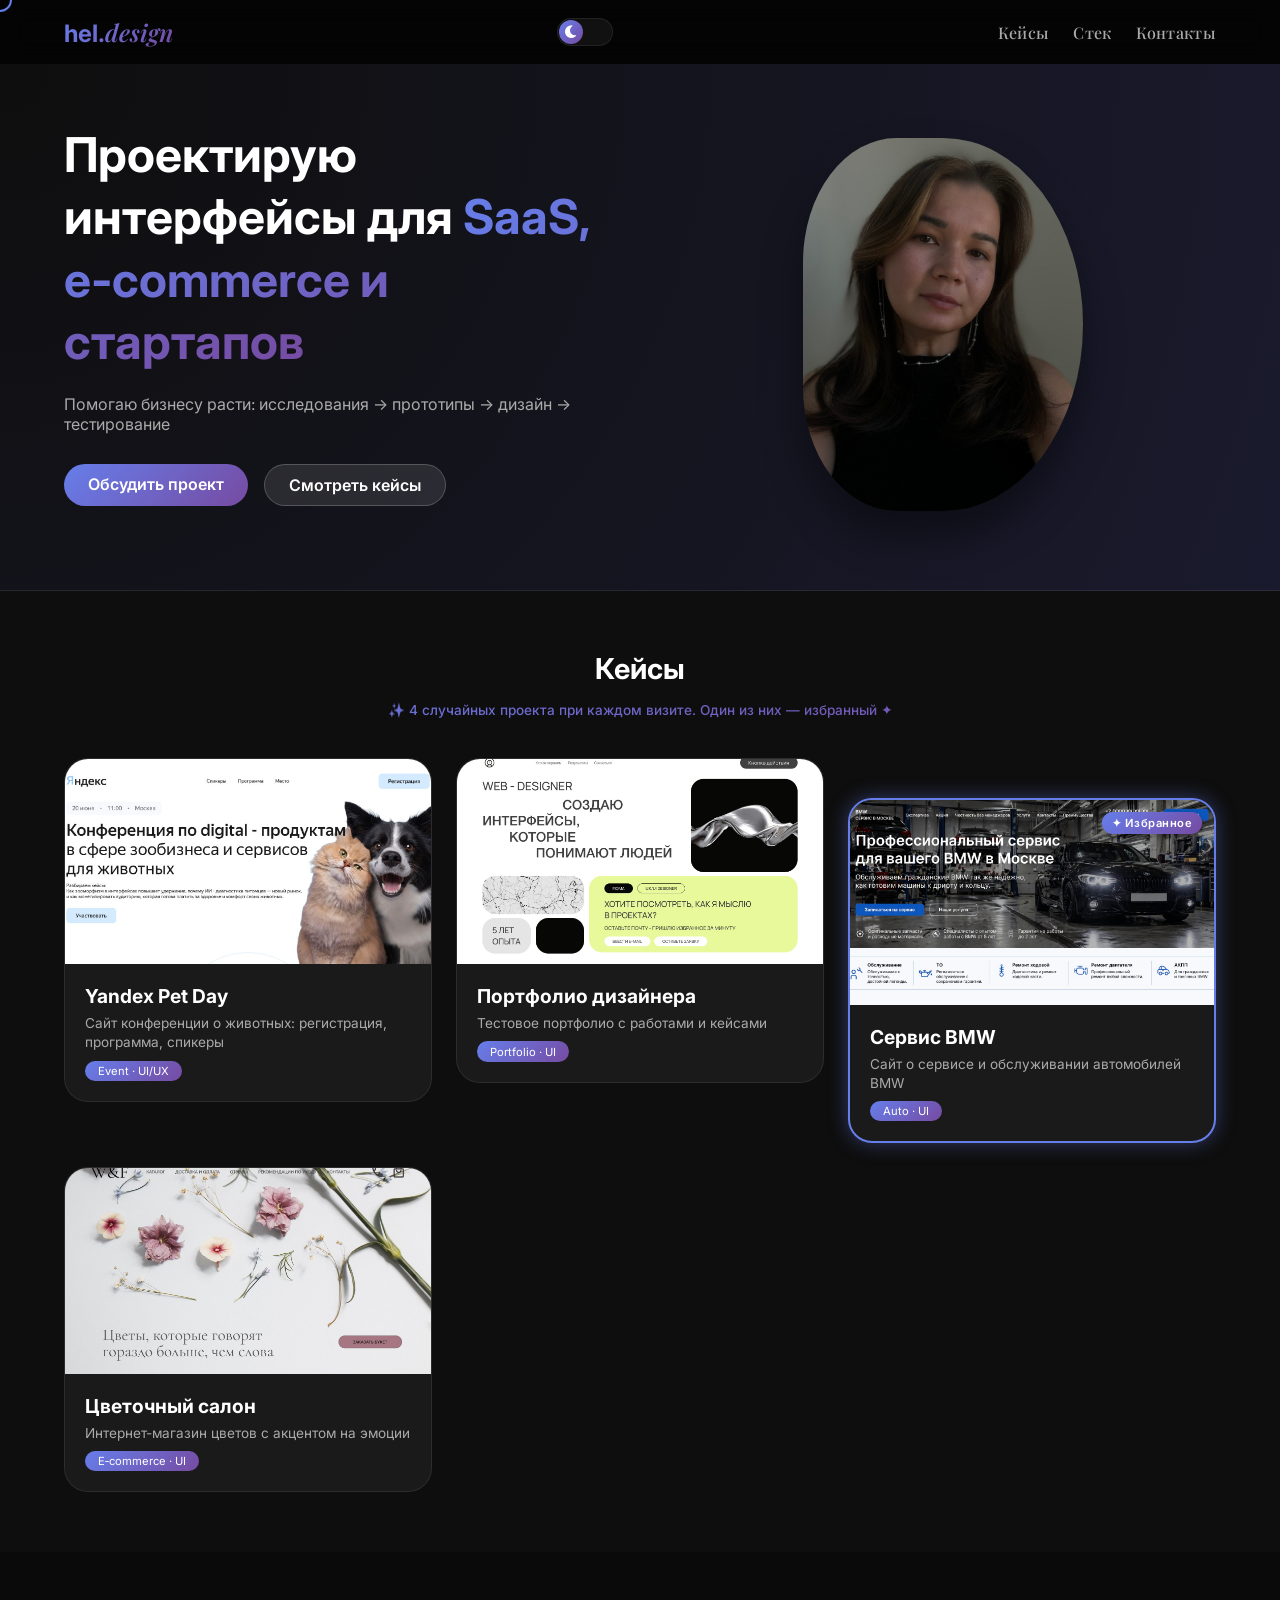
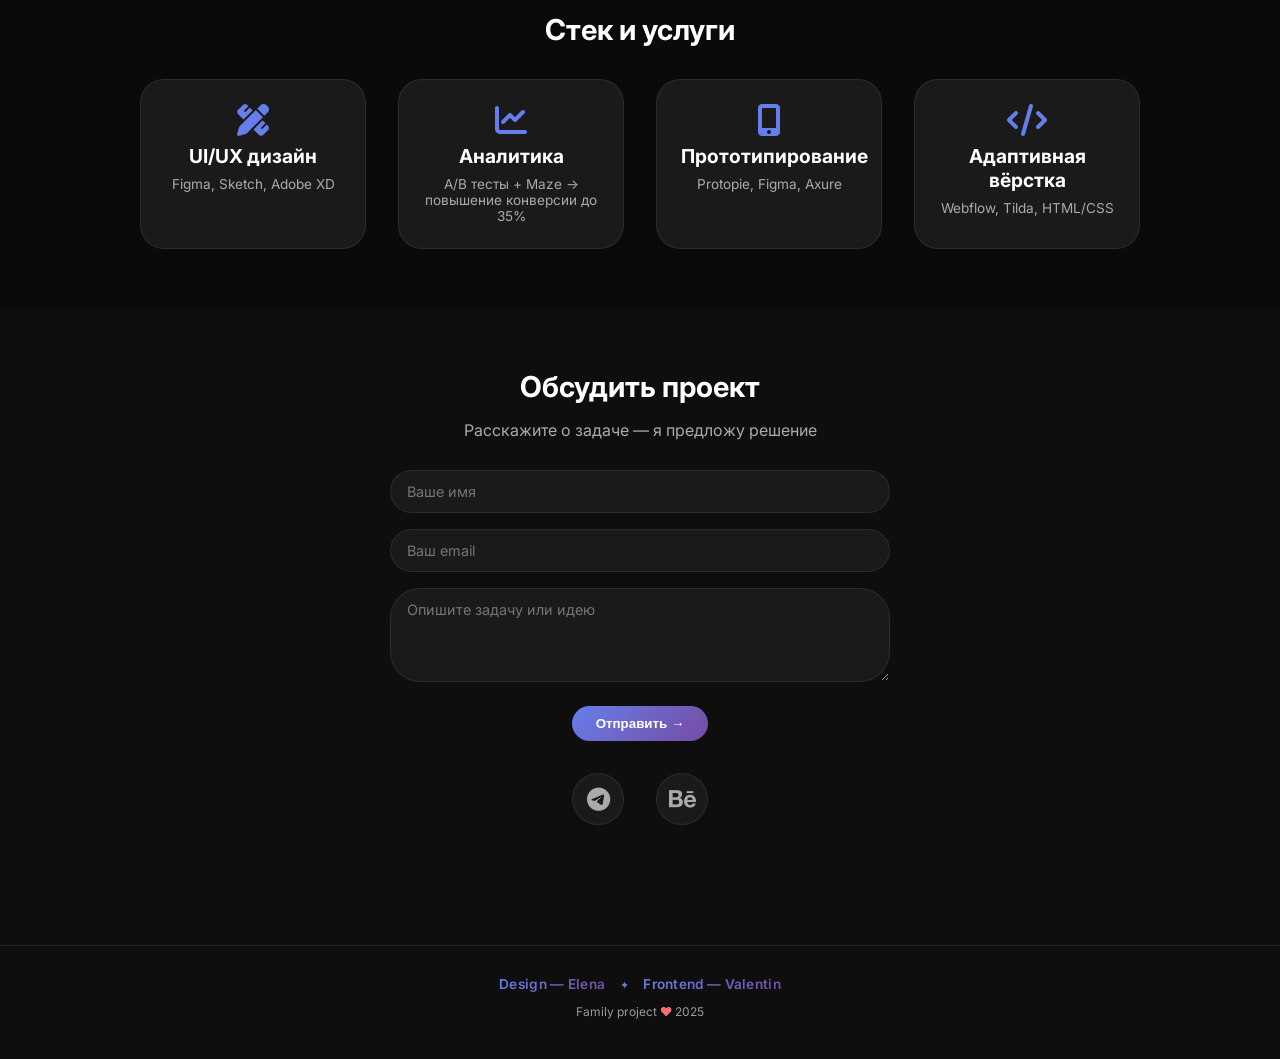
==== commit a5d578aa: "Update index.html" ====
--- a/index.html
+++ b/index.html
@@ -11,6 +11,7 @@
     <link rel="alternate icon" href="favicon-dark.svg">
     
     <link href="https://fonts.googleapis.com/css2?family=Inter:opsz,wght@14..32,300..700&display=swap" rel="stylesheet">
+    <link href="https://fonts.googleapis.com/css2?family=Playfair+Display:wght@400;500;600;700&display=swap" rel="stylesheet">
     <link rel="stylesheet" href="https://cdnjs.cloudflare.com/ajax/libs/font-awesome/6.0.0-beta3/css/all.min.css">
     <link rel="stylesheet" href="style.css">
     
@@ -28,7 +29,7 @@
 <div class="custom-cursor"></div>
 
 <header class="header">
-    <a href="#" class="logo">hel.design</a>
+    <a href="#" class="logo">hel.<span class="logo-serif">design</span></a>
     <div class="theme-switch" id="themeSwitch">
         <div class="theme-switch-track"></div>
         <div class="theme-switch-thumb">
@@ -49,8 +50,8 @@
             <h1>Проектирую интерфейсы для <span>SaaS, e‑commerce и стартапов</span></h1>
             <p>Помогаю бизнесу расти: исследования → прототипы → дизайн → тестирование</p>
             <div class="hero-buttons">
-                <a href="#contact" class="btn-primary">Обсудить проект →</a>
-                <a href="#cases" class="btn-secondary">Смотреть кейсы</a>
+                <a href="#contact" class="btn-primary">Обсудить проект</a>
+                <a href="#cases" class="btn-glass">Смотреть кейсы</a>
             </div>
         </div>
         <div class="hero-image">
@@ -61,7 +62,7 @@
 
 <section id="cases" class="cases">
     <h2>Кейсы</h2>
-    <p class="cases-note">✨ 4 случайных проекта при каждом визите. Один из них — избранный ⭐</p>
+    <p class="cases-note">✨ 4 случайных проекта при каждом визите. Один из них — избранный ✦</p>
     <div id="casesContainer" class="cases-grid"></div>
 </section>
 
@@ -188,7 +189,7 @@
             const delay = (idx % 4) * 0.05;
             const isFeatured = (idx === featuredIndex);
             const featuredClass = isFeatured ? 'case-featured' : '';
-            const featuredBadge = isFeatured ? '<div class="featured-badge">⭐ Избранное</div>' : '';
+            const featuredBadge = isFeatured ? '<div class="featured-badge">✦ Избранное</div>' : '';
             
             return `
                 <a href="${proj.href}" target="_blank" class="case ${sizeClass} ${offsetClass} ${featuredClass}" style="animation-delay: ${delay}s">
@@ -258,7 +259,7 @@
             cursor.style.left = e.clientX + 'px';
             cursor.style.top = e.clientY + 'px';
         });
-        const interactive = document.querySelectorAll('a, button, .btn-primary, .btn-secondary, .social-link, .case, .theme-switch, .nav-link, .btn-submit');
+        const interactive = document.querySelectorAll('a, button, .btn-primary, .btn-secondary, .social-link, .case, .theme-switch, .nav-link, .btn-submit, .btn-glass');
         interactive.forEach(el => {
             el.addEventListener('mouseenter', () => {
                 cursor.style.width = '40px';
--- a/style.css
+++ b/style.css
@@ -1,3 +1,5 @@
+@import url('https://fonts.googleapis.com/css2?family=Playfair+Display:wght@400;500;600;700&display=swap');
+
 :root {
     --bg-primary: #0e0e0e;
     --bg-secondary: #0a0a0a;
@@ -99,6 +101,7 @@
 }
 
 .logo {
+    font-family: 'Inter', sans-serif;
     font-size: 1.5rem;
     font-weight: 700;
     background: var(--accent-gradient);
@@ -109,8 +112,41 @@
     transition: opacity 0.2s;
 }
 
-.logo:hover {
-    opacity: 0.85;
+.logo-serif {
+    font-family: 'Playfair Display', serif;
+    font-weight: 600;
+    font-style: italic;
+}
+
+.nav-link {
+    font-family: 'Playfair Display', serif;
+    font-weight: 500;
+    letter-spacing: 0.3px;
+    color: var(--text-secondary);
+    text-decoration: none;
+    transition: color 0.2s;
+    position: relative;
+}
+
+.nav-link::after {
+    content: '';
+    position: absolute;
+    bottom: -4px;
+    left: 0;
+    width: 0;
+    height: 2px;
+    background: var(--accent-gradient);
+    transition: width 0.3s;
+}
+
+.nav-link:hover::after,
+.nav-link.active::after {
+    width: 100%;
+}
+
+.nav-link:hover,
+.nav-link.active {
+    color: var(--accent-color);
 }
 
 .theme-switch {
@@ -185,34 +221,6 @@
     gap: 24px;
 }
 
-.nav-link {
-    color: var(--text-secondary);
-    text-decoration: none;
-    transition: color 0.2s;
-    position: relative;
-}
-
-.nav-link::after {
-    content: '';
-    position: absolute;
-    bottom: -4px;
-    left: 0;
-    width: 0;
-    height: 2px;
-    background: var(--accent-gradient);
-    transition: width 0.3s;
-}
-
-.nav-link:hover::after,
-.nav-link.active::after {
-    width: 100%;
-}
-
-.nav-link:hover,
-.nav-link.active {
-    color: var(--accent-color);
-}
-
 .hero-container {
     max-width: 1200px;
     margin: 0 auto;
@@ -253,7 +261,7 @@
     margin-bottom: 24px;
 }
 
-.btn-primary, .btn-secondary, .btn-submit {
+.btn-primary, .btn-secondary, .btn-submit, .btn-glass {
     padding: 10px 24px;
     border-radius: 40px;
     text-decoration: none;
@@ -294,14 +302,15 @@
     filter: brightness(1.05);
 }
 
-.btn-secondary {
-    background: var(--stats-bg);
+.btn-glass {
+    background: rgba(255, 255, 255, 0.1);
+    backdrop-filter: blur(8px);
     color: var(--text-primary);
-    border: 1px solid var(--border-color);
-}
-
-.btn-secondary:hover {
-    background: var(--stats-hover);
+    border: 1px solid rgba(255, 255, 255, 0.2);
+}
+
+.btn-glass:hover {
+    background: rgba(255, 255, 255, 0.2);
     transform: translateY(-2px);
 }
 
@@ -335,7 +344,6 @@
     text-align: center;
 }
 
-/* ===== ПЕРЕЛИВАЮЩАЯСЯ ПОДПИСЬ К КЕЙСАМ ===== */
 .cases-note {
     text-align: center;
     font-size: 0.85rem;
@@ -410,11 +418,13 @@
     animation: fadeInUp 0.6s forwards;
     border: 1px solid var(--border-color);
     break-inside: avoid;
+    transform-style: preserve-3d;
+    perspective: 1000px;
 }
 
 .case:hover {
-    transform: translateY(-6px) scale(1.02);
-    box-shadow: 0 20px 30px rgba(0,0,0,0.2);
+    transform: translateY(-6px) rotateX(2deg) rotateY(2deg) scale(1.02);
+    box-shadow: 0 25px 35px rgba(0,0,0,0.3);
 }
 
 @keyframes fadeInUp {
@@ -430,7 +440,7 @@
     transform: translateY(10px);
 }
 .size-small:hover {
-    transform: translateY(4px) scale(1.02);
+    transform: translateY(4px) rotateX(2deg) rotateY(2deg) scale(1.02);
 }
 
 .size-normal {
@@ -501,7 +511,6 @@
     margin-top: 0.5rem;
 }
 
-/* ===== ВЫДЕЛЕННЫЙ КЕЙС (FEATURED) ===== */
 .case-featured {
     position: relative;
     border: 2px solid var(--accent-color);
@@ -510,7 +519,7 @@
 }
 
 .case-featured:hover {
-    transform: translateY(-6px) scale(1.03);
+    transform: translateY(-6px) rotateX(2deg) rotateY(2deg) scale(1.03);
     box-shadow: 0 0 30px rgba(102, 126, 234, 0.6);
 }
 
@@ -522,12 +531,13 @@
     color: white;
     font-size: 0.7rem;
     font-weight: 600;
-    padding: 4px 12px;
+    padding: 4px 10px;
     border-radius: 20px;
     z-index: 10;
     backdrop-filter: blur(4px);
     box-shadow: 0 2px 8px rgba(0,0,0,0.2);
     letter-spacing: 0.5px;
+    white-space: nowrap;
 }
 
 [data-theme="light"] .case-featured {
@@ -788,7 +798,8 @@
         top: 8px;
         right: 8px;
         font-size: 0.6rem;
-        padding: 3px 10px;
+        padding: 3px 8px;
+        white-space: nowrap;
     }
     .margin-top-20, .margin-top-40, .margin-top--20, .margin-top--40 {
         margin-top: 0;
@@ -828,11 +839,17 @@
     .hero-text h1 {
         font-size: 1.5rem;
     }
-    .btn-primary, .btn-secondary, .btn-submit {
+    .btn-primary, .btn-secondary, .btn-submit, .btn-glass {
         padding: 8px 18px;
         font-size: 0.85rem;
     }
     .contact {
         padding: 40px 20px 80px;
     }
-}
+    .featured-badge {
+        font-size: 0.55rem;
+        padding: 3px 6px;
+        top: 6px;
+        right: 6px;
+    }
+}
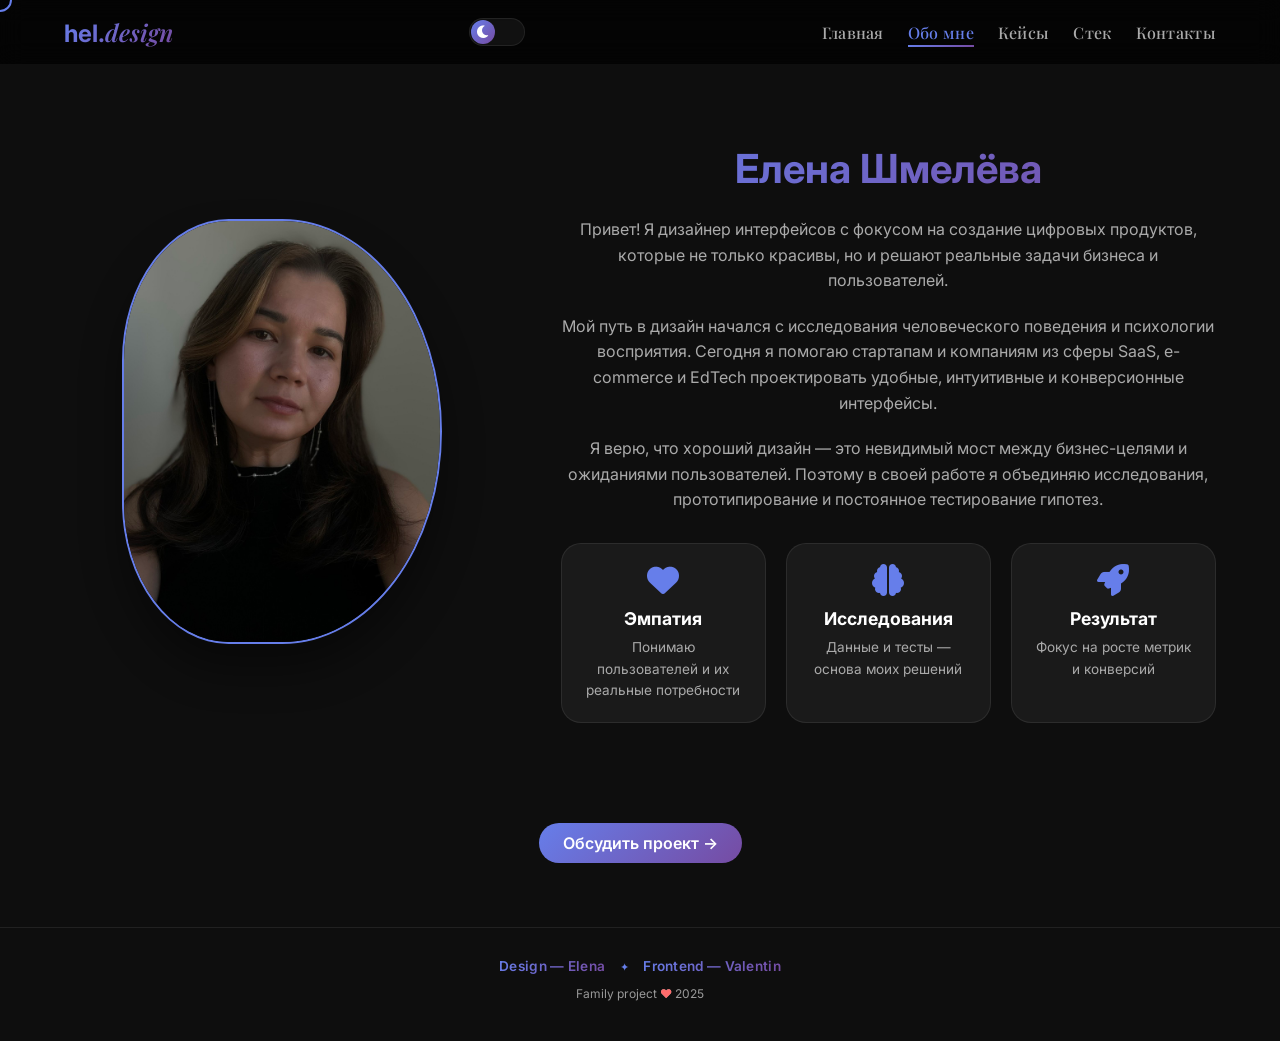
==== commit 7ab238eb: "Update index.html" ====
--- a/index.html
+++ b/index.html
@@ -3,9 +3,8 @@
 <head>
     <meta charset="UTF-8">
     <meta name="viewport" content="width=device-width, initial-scale=1.0, viewport-fit=cover">
-    <title>hel.design — проектирую интерфейсы для бизнеса</title>
-    <meta name="description" content="UI/UX дизайнер. Проектирую интерфейсы для SaaS, e-commerce и стартапов. Figma, Webflow, прототипирование.">
-    <meta name="keywords" content="UI/UX дизайнер, интерфейсы, Figma, Webflow, прототипы">
+    <title>hel.design — Обо мне</title>
+    <meta name="description" content="UI/UX дизайнер. История, подход, инструменты и ценности.">
     
     <link rel="icon" type="image/svg+xml" href="favicon-dark.svg" id="dynamicFavicon">
     <link rel="alternate icon" href="favicon-dark.svg">
@@ -14,6 +13,114 @@
     <link href="https://fonts.googleapis.com/css2?family=Playfair+Display:wght@400;500;600;700&display=swap" rel="stylesheet">
     <link rel="stylesheet" href="https://cdnjs.cloudflare.com/ajax/libs/font-awesome/6.0.0-beta3/css/all.min.css">
     <link rel="stylesheet" href="style.css">
+    
+    <style>
+        /* Дополнительные стили только для страницы about */
+        .about-hero {
+            min-height: 60vh;
+            display: flex;
+            align-items: center;
+            justify-content: center;
+            text-align: center;
+            padding: 80px 5% 40px;
+        }
+        
+        .about-container {
+            max-width: 1200px;
+            margin: 0 auto;
+            display: flex;
+            gap: 60px;
+            align-items: center;
+            flex-wrap: wrap;
+        }
+        
+        .about-image {
+            flex: 1;
+            text-align: center;
+        }
+        
+        .about-image img {
+            max-width: 100%;
+            width: 320px;
+            border-radius: 40% 60% 60% 40%;
+            box-shadow: 0 25px 40px rgba(0,0,0,0.4);
+            border: 2px solid var(--accent-color);
+        }
+        
+        .about-text {
+            flex: 1.5;
+        }
+        
+        .about-text h1 {
+            font-size: 2.5rem;
+            margin-bottom: 24px;
+            background: var(--accent-gradient);
+            -webkit-background-clip: text;
+            background-clip: text;
+            color: transparent;
+        }
+        
+        .about-text p {
+            color: var(--text-secondary);
+            line-height: 1.6;
+            margin-bottom: 20px;
+        }
+        
+        .values {
+            display: flex;
+            gap: 20px;
+            flex-wrap: wrap;
+            margin-top: 30px;
+        }
+        
+        .value-item {
+            flex: 1;
+            background: var(--bg-card);
+            padding: 20px;
+            border-radius: 20px;
+            text-align: center;
+            border: 1px solid var(--border-color);
+            transition: all 0.3s;
+        }
+        
+        .value-item:hover {
+            transform: translateY(-5px);
+        }
+        
+        .value-item i {
+            font-size: 2rem;
+            color: var(--accent-color);
+            margin-bottom: 12px;
+        }
+        
+        .value-item h3 {
+            font-size: 1.1rem;
+            margin-bottom: 8px;
+        }
+        
+        .value-item p {
+            font-size: 0.85rem;
+            margin-bottom: 0;
+        }
+        
+        .about-footer {
+            text-align: center;
+            padding: 60px 20px;
+        }
+        
+        @media (max-width: 768px) {
+            .about-container {
+                flex-direction: column;
+                text-align: center;
+            }
+            .about-image img {
+                width: 240px;
+            }
+            .about-text h1 {
+                font-size: 2rem;
+            }
+        }
+    </style>
     
     <script>
         const savedTheme = localStorage.getItem('theme');
@@ -29,7 +136,7 @@
 <div class="custom-cursor"></div>
 
 <header class="header">
-    <a href="#" class="logo">hel.<span class="logo-serif">design</span></a>
+    <a href="index.html" class="logo">hel.<span class="logo-serif">design</span></a>
     <div class="theme-switch" id="themeSwitch">
         <div class="theme-switch-track"></div>
         <div class="theme-switch-thumb">
@@ -38,79 +145,48 @@
         </div>
     </div>
     <nav>
-        <a href="#cases" class="nav-link">Кейсы</a>
-        <a href="#stack" class="nav-link">Стек</a>
-        <a href="#contact" class="nav-link">Контакты</a>
+        <a href="index.html" class="nav-link">Главная</a>
+        <a href="about.html" class="nav-link active">Обо мне</a>
+        <a href="index.html#cases" class="nav-link">Кейсы</a>
+        <a href="index.html#stack" class="nav-link">Стек</a>
+        <a href="index.html#contact" class="nav-link">Контакты</a>
     </nav>
 </header>
 
-<section class="hero">
-    <div class="hero-container">
-        <div class="hero-text">
-            <h1>Проектирую интерфейсы для <span>SaaS, e‑commerce и стартапов</span></h1>
-            <p>Помогаю бизнесу расти: исследования → прототипы → дизайн → тестирование</p>
-            <div class="hero-buttons">
-                <a href="#contact" class="btn-primary">Обсудить проект</a>
-                <a href="#cases" class="btn-glass">Смотреть кейсы</a>
+<section class="about-hero">
+    <div class="about-container">
+        <div class="about-image">
+            <img src="Helena.jpeg" alt="Елена">
+        </div>
+        <div class="about-text">
+            <h1>Елена Шмелёва</h1>
+            <p>Привет! Я дизайнер интерфейсов с фокусом на создание цифровых продуктов, которые не только красивы, но и решают реальные задачи бизнеса и пользователей.</p>
+            <p>Мой путь в дизайн начался с исследования человеческого поведения и психологии восприятия. Сегодня я помогаю стартапам и компаниям из сферы SaaS, e-commerce и EdTech проектировать удобные, интуитивные и конверсионные интерфейсы.</p>
+            <p>Я верю, что хороший дизайн — это невидимый мост между бизнес-целями и ожиданиями пользователей. Поэтому в своей работе я объединяю исследования, прототипирование и постоянное тестирование гипотез.</p>
+            
+            <div class="values">
+                <div class="value-item">
+                    <i class="fas fa-heart"></i>
+                    <h3>Эмпатия</h3>
+                    <p>Понимаю пользователей и их реальные потребности</p>
+                </div>
+                <div class="value-item">
+                    <i class="fas fa-brain"></i>
+                    <h3>Исследования</h3>
+                    <p>Данные и тесты — основа моих решений</p>
+                </div>
+                <div class="value-item">
+                    <i class="fas fa-rocket"></i>
+                    <h3>Результат</h3>
+                    <p>Фокус на росте метрик и конверсий</p>
+                </div>
             </div>
-        </div>
-        <div class="hero-image">
-            <img src="Helena.jpeg" alt="Елена" onerror="this.src='https://via.placeholder.com/400x400?text=Elena+Design'">
         </div>
     </div>
 </section>
 
-<section id="cases" class="cases">
-    <h2>Кейсы</h2>
-    <p class="cases-note">✨ 4 случайных проекта при каждом визите. Один из них — избранный ✦</p>
-    <div id="casesContainer" class="cases-grid"></div>
-</section>
-
-<section id="stack" class="stack">
-    <h2>Стек и услуги</h2>
-    <div class="stack-grid">
-        <div class="stack-item">
-            <i class="fas fa-pencil-ruler"></i>
-            <h3>UI/UX дизайн</h3>
-            <p>Figma, Sketch, Adobe XD</p>
-        </div>
-        <div class="stack-item">
-            <i class="fas fa-chart-line"></i>
-            <h3>Аналитика</h3>
-            <p>A/B тесты + Maze → повышение конверсии до 35%</p>
-        </div>
-        <div class="stack-item">
-            <i class="fas fa-mobile-alt"></i>
-            <h3>Прототипирование</h3>
-            <p>Protopie, Figma, Axure</p>
-        </div>
-        <div class="stack-item">
-            <i class="fas fa-code"></i>
-            <h3>Адаптивная вёрстка</h3>
-            <p>Webflow, Tilda, HTML/CSS</p>
-        </div>
-    </div>
-</section>
-
-<section id="contact" class="contact">
-    <h2>Обсудить проект</h2>
-    <p class="contact-subtitle">Расскажите о задаче — я предложу решение</p>
-    
-    <form action="https://formspree.io/f/mkoyonba" method="POST" class="contact-form">
-        <input type="text" name="name" placeholder="Ваше имя" required>
-        <input type="email" name="email" placeholder="Ваш email" required>
-        <textarea name="message" rows="4" placeholder="Опишите задачу или идею" required></textarea>
-        <button type="submit" class="btn-submit">Отправить →</button>
-    </form>
-    
-    <div class="contact-socials">
-        <a href="https://t.me/elena_tgg" target="_blank" class="social-link" aria-label="Telegram">
-            <i class="fab fa-telegram-plane"></i>
-        </a>
-        <a href="https://www.behance.net/32ffd275" target="_blank" class="social-link" aria-label="Behance">
-            <i class="fab fa-behance"></i>
-        </a>
-    </div>
+<section class="about-footer">
+    <a href="index.html#contact" class="btn-primary">Обсудить проект →</a>
 </section>
 
 <footer class="footer">
@@ -125,7 +201,7 @@
 </footer>
 
 <script>
-    // ===== ПЕРЕКЛЮЧЕНИЕ ТЕМЫ + FAVICON =====
+    // ПЕРЕКЛЮЧЕНИЕ ТЕМЫ
     const themeSwitch = document.getElementById('themeSwitch');
     const favicon = document.getElementById('dynamicFavicon');
     
@@ -145,121 +221,14 @@
         setTheme(isDark ? 'light' : 'dark');
     });
     
-    // ===== 8 КЕЙСОВ (показываем 4 случайных, один из них — избранный) =====
-    const allProjects = [
-        { href: "https://www.behance.net/gallery/248387797/Yandex-Pet-Day", img: "yandex-petday.jpg", title: "Yandex Pet Day", desc: "Сайт конференции о животных: регистрация, программа, спикеры", tag: "Event · UI/UX", fallback: "Yandex+Pet+Day" },
-        { href: "https://www.behance.net/gallery/248386073/dizajn-lendinga-zhk-legenda", img: "legenda-preview.jpg", title: "Сервис BMW", desc: "Сайт о сервисе и обслуживании автомобилей BMW", tag: "Auto · UI", fallback: "BMW+Service" },
-        { href: "https://www.behance.net/gallery/192315737/glavnye-stranicy-sajtov", img: "mainpages-collection.jpg", title: "Туризм в Ирландию", desc: "Туристический портал о путешествиях по Ирландии", tag: "Travel · UI/UX", fallback: "Ireland+Travel" },
-        { href: "#", img: "cosmetics.jpg", title: "Косметика", desc: "Карточка главного экрана сайта косметического бренда", tag: "E‑commerce · UI", fallback: "Cosmetics" },
-        { href: "https://www.behance.net/gallery/186421391/Website-for-eco-hotel", img: "ecohotel-preview.jpg", title: "Эко туризм", desc: "Сайт об экологическом туризме и заповедниках", tag: "Eco · UI/UX", fallback: "Eco+Tourism" },
-        { href: "https://www.behance.net/gallery/182255229/Online-flower-shop-salon", img: "flowershop-preview.jpg", title: "Цветочный салон", desc: "Интернет-магазин цветов с акцентом на эмоции", tag: "E‑commerce · UI", fallback: "Flower+Shop" },
-        { href: "https://www.behance.net/gallery/194731149/Web-design-for-consulting-company", img: "consulting-preview.jpg", title: "Портфолио дизайнера", desc: "Тестовое портфолио с работами и кейсами", tag: "Portfolio · UI", fallback: "Designer+Portfolio" },
-        { href: "https://www.behance.net/gallery/184280657/Yandex-Pharma-Day", img: "medical-conf.jpg", title: "Yandex Pharma Day", desc: "Сайт медицинской конференции: программа, спикеры, регистрация", tag: "Event · UX", fallback: "Medical+Conf" }
-    ];
-
-    function shuffleArray(arr) {
-        for (let i = arr.length - 1; i > 0; i--) {
-            const j = Math.floor(Math.random() * (i + 1));
-            [arr[i], arr[j]] = [arr[j], arr[i]];
-        }
-        return arr;
-    }
-
-    function getRandomSizeClass() {
-        const sizes = ['size-small', 'size-normal', 'size-large', 'size-wide'];
-        return sizes[Math.floor(Math.random() * sizes.length)];
-    }
-
-    function getRandomOffsetClass() {
-        const offsets = ['margin-top-20', 'margin-top-40', 'margin-top--20', ''];
-        return offsets[Math.floor(Math.random() * offsets.length)];
-    }
-
-    function renderProjects() {
-        const container = document.getElementById('casesContainer');
-        if (!container) return;
-        
-        const shuffled = shuffleArray([...allProjects]);
-        const selectedProjects = shuffled.slice(0, 4);
-        const featuredIndex = Math.floor(Math.random() * selectedProjects.length);
-        
-        container.innerHTML = selectedProjects.map((proj, idx) => {
-            const sizeClass = getRandomSizeClass();
-            const offsetClass = getRandomOffsetClass();
-            const delay = (idx % 4) * 0.05;
-            const isFeatured = (idx === featuredIndex);
-            const featuredClass = isFeatured ? 'case-featured' : '';
-            const featuredBadge = isFeatured ? '<div class="featured-badge">✦ Избранное</div>' : '';
-            
-            return `
-                <a href="${proj.href}" target="_blank" class="case ${sizeClass} ${offsetClass} ${featuredClass}" style="animation-delay: ${delay}s">
-                    ${featuredBadge}
-                    <div class="case-image">
-                        <img src="${proj.img}" alt="${proj.title}" loading="lazy" onerror="this.src='https://via.placeholder.com/600x400?text=${proj.fallback}'">
-                    </div>
-                    <div class="case-info">
-                        <h3>${proj.title}</h3>
-                        <p>${proj.desc}</p>
-                        <span class="tag">${proj.tag}</span>
-                    </div>
-                </a>
-            `;
-        }).join('');
-    }
-
-    renderProjects();
-    
-    // ===== ПОДСВЕТКА МЕНЮ =====
-    const sections = document.querySelectorAll('#cases, #stack, #contact');
-    const navLinks = document.querySelectorAll('.nav-link');
-    
-    window.addEventListener('scroll', () => {
-        let current = '';
-        const scrollPos = window.scrollY + 150;
-        const scrollBottom = window.scrollY + window.innerHeight;
-        const documentHeight = document.documentElement.scrollHeight;
-        
-        if (scrollBottom + 10 >= documentHeight) {
-            current = 'contact';
-        } else {
-            sections.forEach(section => {
-                if (!section) return;
-                const top = section.offsetTop - 80;
-                const bottom = top + section.offsetHeight;
-                if (scrollPos >= top && scrollPos < bottom) {
-                    current = section.getAttribute('id');
-                }
-            });
-        }
-        
-        navLinks.forEach(link => {
-            link.classList.remove('active');
-            if (link.getAttribute('href') === `#${current}`) {
-                link.classList.add('active');
-            }
-        });
-    });
-    
-    document.querySelectorAll('a[href^="#"]').forEach(anchor => {
-        anchor.addEventListener('click', function(e) {
-            const targetId = this.getAttribute('href');
-            if (targetId === '#') return;
-            const target = document.querySelector(targetId);
-            if (target) {
-                e.preventDefault();
-                target.scrollIntoView({ behavior: 'smooth' });
-            }
-        });
-    });
-    
-    // ===== КУРСОР =====
+    // КУРСОР
     const cursor = document.querySelector('.custom-cursor');
     if (cursor && window.innerWidth > 768) {
         document.addEventListener('mousemove', (e) => {
             cursor.style.left = e.clientX + 'px';
             cursor.style.top = e.clientY + 'px';
         });
-        const interactive = document.querySelectorAll('a, button, .btn-primary, .btn-secondary, .social-link, .case, .theme-switch, .nav-link, .btn-submit, .btn-glass');
+        const interactive = document.querySelectorAll('a, button, .btn-primary, .social-link, .theme-switch, .nav-link');
         interactive.forEach(el => {
             el.addEventListener('mouseenter', () => {
                 cursor.style.width = '40px';
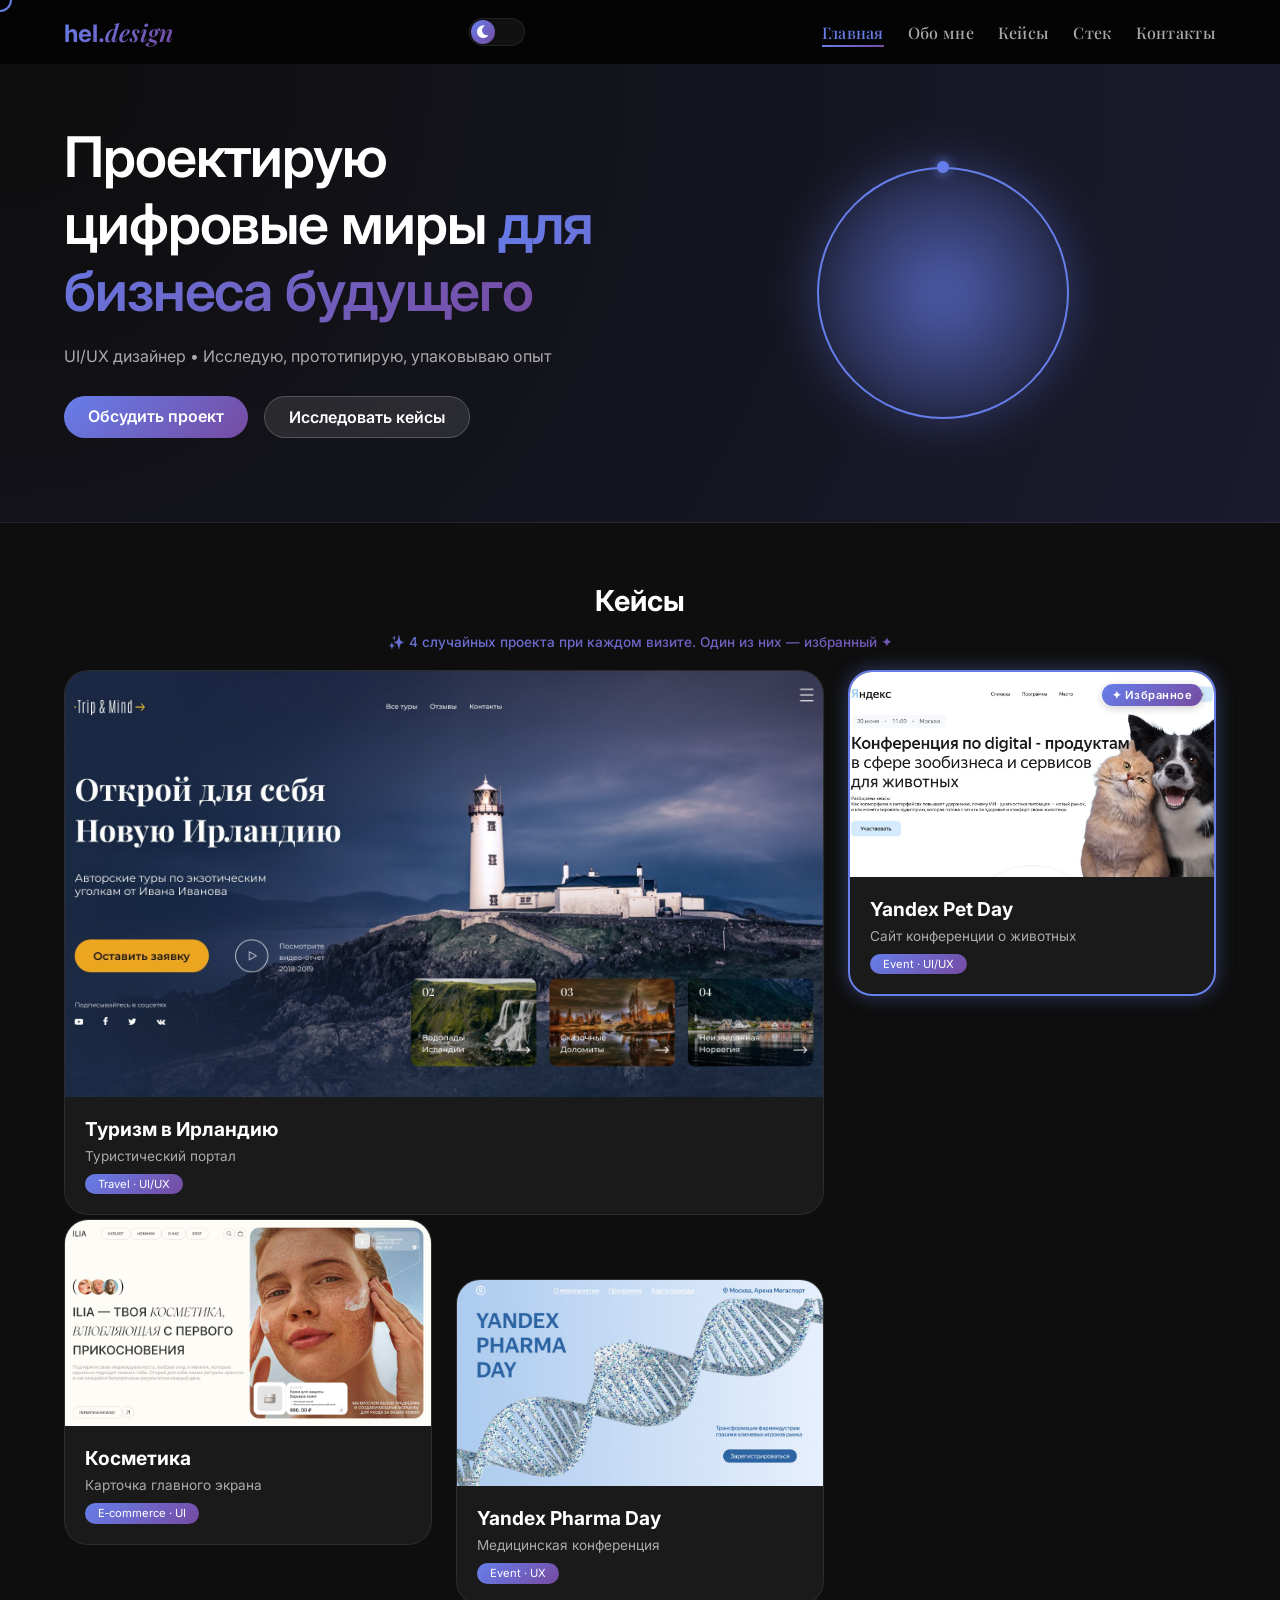
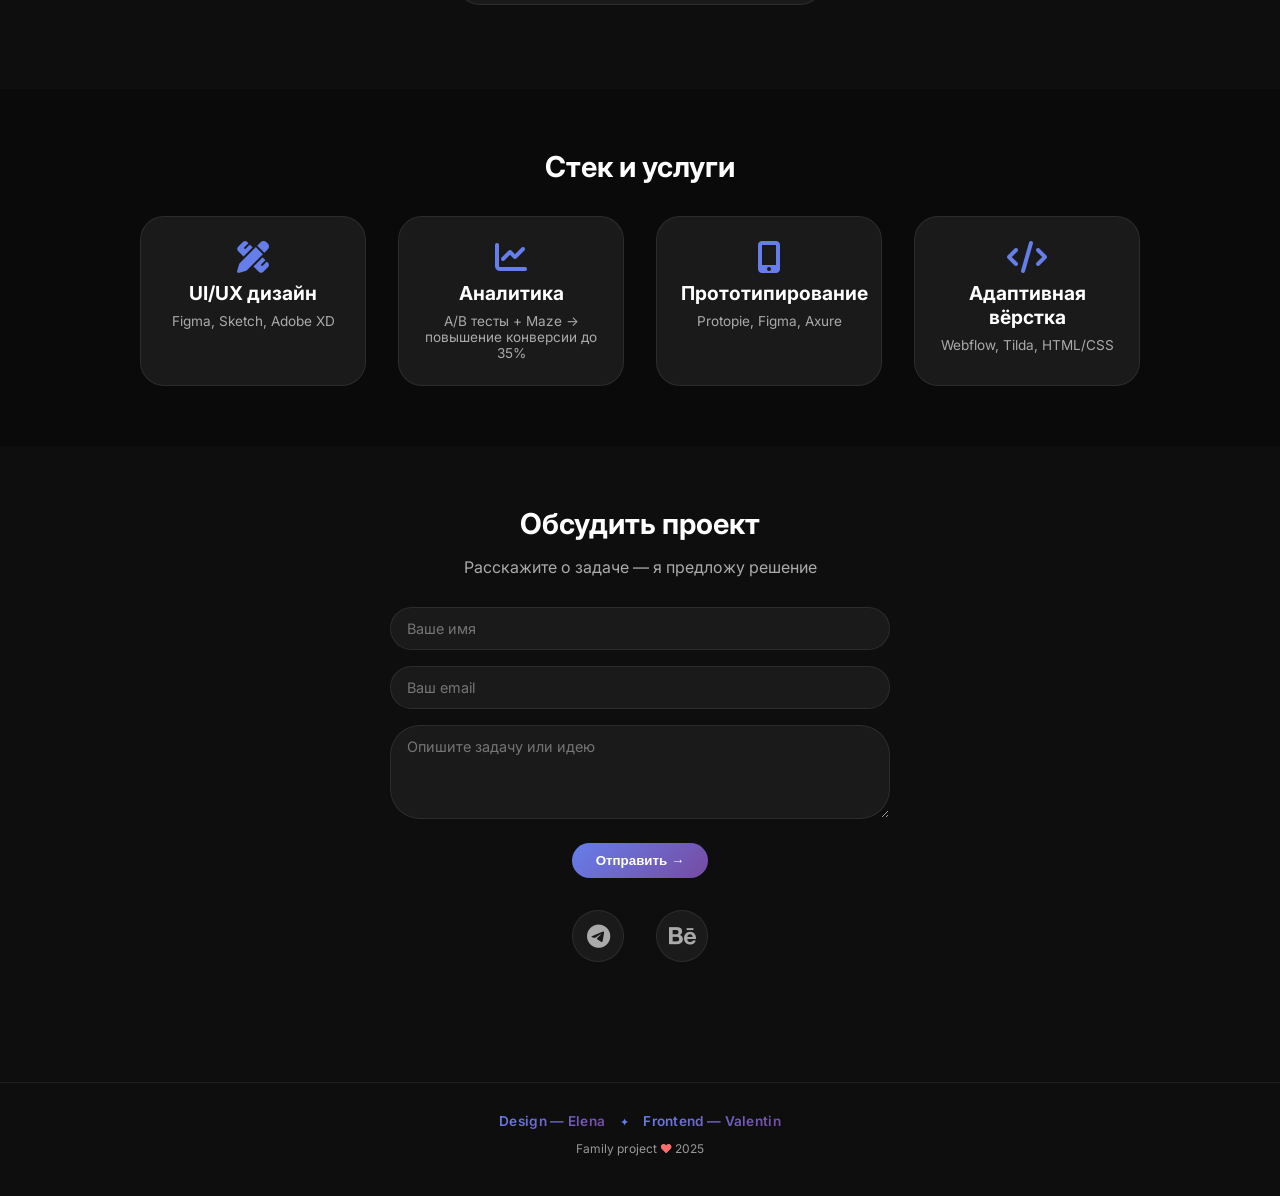
==== commit 8dd9578b: "Update index.html" ====
--- a/index.html
+++ b/index.html
@@ -3,124 +3,17 @@
 <head>
     <meta charset="UTF-8">
     <meta name="viewport" content="width=device-width, initial-scale=1.0, viewport-fit=cover">
-    <title>hel.design — Обо мне</title>
-    <meta name="description" content="UI/UX дизайнер. История, подход, инструменты и ценности.">
+    <title>hel.design — проектирую интерфейсы для бизнеса</title>
+    <meta name="description" content="UI/UX дизайнер. Проектирую интерфейсы для SaaS, e-commerce и стартапов.">
     
     <link rel="icon" type="image/svg+xml" href="favicon-dark.svg" id="dynamicFavicon">
     <link rel="alternate icon" href="favicon-dark.svg">
     
     <link href="https://fonts.googleapis.com/css2?family=Inter:opsz,wght@14..32,300..700&display=swap" rel="stylesheet">
     <link href="https://fonts.googleapis.com/css2?family=Playfair+Display:wght@400;500;600;700&display=swap" rel="stylesheet">
+    <link href="https://fonts.googleapis.com/css2?family=Space+Grotesk:wght@300;400;500;600;700&display=swap" rel="stylesheet">
     <link rel="stylesheet" href="https://cdnjs.cloudflare.com/ajax/libs/font-awesome/6.0.0-beta3/css/all.min.css">
     <link rel="stylesheet" href="style.css">
-    
-    <style>
-        /* Дополнительные стили только для страницы about */
-        .about-hero {
-            min-height: 60vh;
-            display: flex;
-            align-items: center;
-            justify-content: center;
-            text-align: center;
-            padding: 80px 5% 40px;
-        }
-        
-        .about-container {
-            max-width: 1200px;
-            margin: 0 auto;
-            display: flex;
-            gap: 60px;
-            align-items: center;
-            flex-wrap: wrap;
-        }
-        
-        .about-image {
-            flex: 1;
-            text-align: center;
-        }
-        
-        .about-image img {
-            max-width: 100%;
-            width: 320px;
-            border-radius: 40% 60% 60% 40%;
-            box-shadow: 0 25px 40px rgba(0,0,0,0.4);
-            border: 2px solid var(--accent-color);
-        }
-        
-        .about-text {
-            flex: 1.5;
-        }
-        
-        .about-text h1 {
-            font-size: 2.5rem;
-            margin-bottom: 24px;
-            background: var(--accent-gradient);
-            -webkit-background-clip: text;
-            background-clip: text;
-            color: transparent;
-        }
-        
-        .about-text p {
-            color: var(--text-secondary);
-            line-height: 1.6;
-            margin-bottom: 20px;
-        }
-        
-        .values {
-            display: flex;
-            gap: 20px;
-            flex-wrap: wrap;
-            margin-top: 30px;
-        }
-        
-        .value-item {
-            flex: 1;
-            background: var(--bg-card);
-            padding: 20px;
-            border-radius: 20px;
-            text-align: center;
-            border: 1px solid var(--border-color);
-            transition: all 0.3s;
-        }
-        
-        .value-item:hover {
-            transform: translateY(-5px);
-        }
-        
-        .value-item i {
-            font-size: 2rem;
-            color: var(--accent-color);
-            margin-bottom: 12px;
-        }
-        
-        .value-item h3 {
-            font-size: 1.1rem;
-            margin-bottom: 8px;
-        }
-        
-        .value-item p {
-            font-size: 0.85rem;
-            margin-bottom: 0;
-        }
-        
-        .about-footer {
-            text-align: center;
-            padding: 60px 20px;
-        }
-        
-        @media (max-width: 768px) {
-            .about-container {
-                flex-direction: column;
-                text-align: center;
-            }
-            .about-image img {
-                width: 240px;
-            }
-            .about-text h1 {
-                font-size: 2rem;
-            }
-        }
-    </style>
     
     <script>
         const savedTheme = localStorage.getItem('theme');
@@ -146,47 +39,84 @@
     </div>
     <nav>
         <a href="index.html" class="nav-link">Главная</a>
-        <a href="about.html" class="nav-link active">Обо мне</a>
-        <a href="index.html#cases" class="nav-link">Кейсы</a>
-        <a href="index.html#stack" class="nav-link">Стек</a>
-        <a href="index.html#contact" class="nav-link">Контакты</a>
+        <a href="about.html" class="nav-link">Обо мне</a>
+        <a href="#cases" class="nav-link">Кейсы</a>
+        <a href="#stack" class="nav-link">Стек</a>
+        <a href="#contact" class="nav-link">Контакты</a>
     </nav>
 </header>
 
-<section class="about-hero">
-    <div class="about-container">
-        <div class="about-image">
-            <img src="Helena.jpeg" alt="Елена">
-        </div>
-        <div class="about-text">
-            <h1>Елена Шмелёва</h1>
-            <p>Привет! Я дизайнер интерфейсов с фокусом на создание цифровых продуктов, которые не только красивы, но и решают реальные задачи бизнеса и пользователей.</p>
-            <p>Мой путь в дизайн начался с исследования человеческого поведения и психологии восприятия. Сегодня я помогаю стартапам и компаниям из сферы SaaS, e-commerce и EdTech проектировать удобные, интуитивные и конверсионные интерфейсы.</p>
-            <p>Я верю, что хороший дизайн — это невидимый мост между бизнес-целями и ожиданиями пользователей. Поэтому в своей работе я объединяю исследования, прототипирование и постоянное тестирование гипотез.</p>
-            
-            <div class="values">
-                <div class="value-item">
-                    <i class="fas fa-heart"></i>
-                    <h3>Эмпатия</h3>
-                    <p>Понимаю пользователей и их реальные потребности</p>
-                </div>
-                <div class="value-item">
-                    <i class="fas fa-brain"></i>
-                    <h3>Исследования</h3>
-                    <p>Данные и тесты — основа моих решений</p>
-                </div>
-                <div class="value-item">
-                    <i class="fas fa-rocket"></i>
-                    <h3>Результат</h3>
-                    <p>Фокус на росте метрик и конверсий</p>
-                </div>
+<section class="hero">
+    <div class="hero-container">
+        <div class="hero-text">
+            <h1 class="futuristic-title">Проектирую цифровые миры <span class="gradient-text">для бизнеса будущего</span></h1>
+            <p>UI/UX дизайнер • Исследую, прототипирую, упаковываю опыт</p>
+            <div class="hero-buttons">
+                <a href="#contact" class="btn-primary">Обсудить проект</a>
+                <a href="#cases" class="btn-glass">Исследовать кейсы</a>
             </div>
         </div>
-    </div>
-</section>
-
-<section class="about-footer">
-    <a href="index.html#contact" class="btn-primary">Обсудить проект →</a>
+        <div class="hero-shape">
+            <div class="glowing-sphere">
+                <div class="sphere-core"></div>
+                <div class="sphere-ring"></div>
+                <div class="sphere-particles"></div>
+            </div>
+        </div>
+    </div>
+</section>
+
+<section id="cases" class="cases">
+    <h2>Кейсы</h2>
+    <p class="cases-note">✨ 4 случайных проекта при каждом визите. Один из них — избранный ✦</p>
+    <div id="casesContainer" class="cases-grid"></div>
+</section>
+
+<section id="stack" class="stack">
+    <h2>Стек и услуги</h2>
+    <div class="stack-grid">
+        <div class="stack-item">
+            <i class="fas fa-pencil-ruler"></i>
+            <h3>UI/UX дизайн</h3>
+            <p>Figma, Sketch, Adobe XD</p>
+        </div>
+        <div class="stack-item">
+            <i class="fas fa-chart-line"></i>
+            <h3>Аналитика</h3>
+            <p>A/B тесты + Maze → повышение конверсии до 35%</p>
+        </div>
+        <div class="stack-item">
+            <i class="fas fa-mobile-alt"></i>
+            <h3>Прототипирование</h3>
+            <p>Protopie, Figma, Axure</p>
+        </div>
+        <div class="stack-item">
+            <i class="fas fa-code"></i>
+            <h3>Адаптивная вёрстка</h3>
+            <p>Webflow, Tilda, HTML/CSS</p>
+        </div>
+    </div>
+</section>
+
+<section id="contact" class="contact">
+    <h2>Обсудить проект</h2>
+    <p class="contact-subtitle">Расскажите о задаче — я предложу решение</p>
+    
+    <form action="https://formspree.io/f/mkoyonba" method="POST" class="contact-form">
+        <input type="text" name="name" placeholder="Ваше имя" required>
+        <input type="email" name="email" placeholder="Ваш email" required>
+        <textarea name="message" rows="4" placeholder="Опишите задачу или идею" required></textarea>
+        <button type="submit" class="btn-submit">Отправить →</button>
+    </form>
+    
+    <div class="contact-socials">
+        <a href="https://t.me/elena_tgg" target="_blank" class="social-link" aria-label="Telegram">
+            <i class="fab fa-telegram-plane"></i>
+        </a>
+        <a href="https://www.behance.net/32ffd275" target="_blank" class="social-link" aria-label="Behance">
+            <i class="fab fa-behance"></i>
+        </a>
+    </div>
 </section>
 
 <footer class="footer">
@@ -201,7 +131,7 @@
 </footer>
 
 <script>
-    // ПЕРЕКЛЮЧЕНИЕ ТЕМЫ
+    // ===== ПЕРЕКЛЮЧЕНИЕ ТЕМЫ + FAVICON =====
     const themeSwitch = document.getElementById('themeSwitch');
     const favicon = document.getElementById('dynamicFavicon');
     
@@ -216,19 +146,127 @@
             if (favicon) favicon.href = 'favicon-dark.svg';
         }
     }
+    
     themeSwitch.addEventListener('click', () => {
         const isDark = !document.documentElement.hasAttribute('data-theme');
         setTheme(isDark ? 'light' : 'dark');
     });
     
-    // КУРСОР
+    // ===== 8 КЕЙСОВ =====
+    const allProjects = [
+        { href: "https://www.behance.net/gallery/248387797/Yandex-Pet-Day", img: "yandex-petday.jpg", title: "Yandex Pet Day", desc: "Сайт конференции о животных", tag: "Event · UI/UX", fallback: "Yandex+Pet+Day" },
+        { href: "https://www.behance.net/gallery/248386073/dizajn-lendinga-zhk-legenda", img: "legenda-preview.jpg", title: "Сервис BMW", desc: "Сайт о сервисе BMW", tag: "Auto · UI", fallback: "BMW+Service" },
+        { href: "https://www.behance.net/gallery/192315737/glavnye-stranicy-sajtov", img: "mainpages-collection.jpg", title: "Туризм в Ирландию", desc: "Туристический портал", tag: "Travel · UI/UX", fallback: "Ireland+Travel" },
+        { href: "#", img: "cosmetics.jpg", title: "Косметика", desc: "Карточка главного экрана", tag: "E‑commerce · UI", fallback: "Cosmetics" },
+        { href: "https://www.behance.net/gallery/186421391/Website-for-eco-hotel", img: "ecohotel-preview.jpg", title: "Эко туризм", desc: "Сайт об экотуризме", tag: "Eco · UI/UX", fallback: "Eco+Tourism" },
+        { href: "https://www.behance.net/gallery/182255229/Online-flower-shop-salon", img: "flowershop-preview.jpg", title: "Цветочный салон", desc: "Интернет-магазин цветов", tag: "E‑commerce · UI", fallback: "Flower+Shop" },
+        { href: "https://www.behance.net/gallery/194731149/Web-design-for-consulting-company", img: "consulting-preview.jpg", title: "Портфолио дизайнера", desc: "Тестовое портфолио", tag: "Portfolio · UI", fallback: "Designer+Portfolio" },
+        { href: "https://www.behance.net/gallery/184280657/Yandex-Pharma-Day", img: "medical-conf.jpg", title: "Yandex Pharma Day", desc: "Медицинская конференция", tag: "Event · UX", fallback: "Medical+Conf" }
+    ];
+
+    function shuffleArray(arr) {
+        for (let i = arr.length - 1; i > 0; i--) {
+            const j = Math.floor(Math.random() * (i + 1));
+            [arr[i], arr[j]] = [arr[j], arr[i]];
+        }
+        return arr;
+    }
+
+    function getRandomSizeClass() {
+        const sizes = ['size-small', 'size-normal', 'size-large', 'size-wide'];
+        return sizes[Math.floor(Math.random() * sizes.length)];
+    }
+
+    function getRandomOffsetClass() {
+        const offsets = ['margin-top-20', 'margin-top-40', 'margin-top--20', ''];
+        return offsets[Math.floor(Math.random() * offsets.length)];
+    }
+
+    function renderProjects() {
+        const container = document.getElementById('casesContainer');
+        if (!container) return;
+        
+        const shuffled = shuffleArray([...allProjects]);
+        const selectedProjects = shuffled.slice(0, 4);
+        const featuredIndex = Math.floor(Math.random() * selectedProjects.length);
+        
+        container.innerHTML = selectedProjects.map((proj, idx) => {
+            const sizeClass = getRandomSizeClass();
+            const offsetClass = getRandomOffsetClass();
+            const delay = (idx % 4) * 0.05;
+            const isFeatured = (idx === featuredIndex);
+            const featuredClass = isFeatured ? 'case-featured' : '';
+            const featuredBadge = isFeatured ? '<div class="featured-badge">✦ Избранное</div>' : '';
+            
+            return `
+                <a href="${proj.href}" target="_blank" class="case ${sizeClass} ${offsetClass} ${featuredClass}" style="animation-delay: ${delay}s">
+                    ${featuredBadge}
+                    <div class="case-image">
+                        <img src="${proj.img}" alt="${proj.title}" loading="lazy" onerror="this.src='https://via.placeholder.com/600x400?text=${proj.fallback}'">
+                    </div>
+                    <div class="case-info">
+                        <h3>${proj.title}</h3>
+                        <p>${proj.desc}</p>
+                        <span class="tag">${proj.tag}</span>
+                    </div>
+                </a>
+            `;
+        }).join('');
+    }
+
+    renderProjects();
+    
+    // ===== ПОДСВЕТКА МЕНЮ =====
+    const sections = document.querySelectorAll('#cases, #stack, #contact');
+    const navLinks = document.querySelectorAll('.nav-link');
+    
+    window.addEventListener('scroll', () => {
+        let current = '';
+        const scrollPos = window.scrollY + 150;
+        const scrollBottom = window.scrollY + window.innerHeight;
+        const documentHeight = document.documentElement.scrollHeight;
+        
+        if (scrollBottom + 10 >= documentHeight) {
+            current = 'contact';
+        } else {
+            sections.forEach(section => {
+                if (!section) return;
+                const top = section.offsetTop - 80;
+                const bottom = top + section.offsetHeight;
+                if (scrollPos >= top && scrollPos < bottom) {
+                    current = section.getAttribute('id');
+                }
+            });
+        }
+        
+        navLinks.forEach(link => {
+            link.classList.remove('active');
+            if (link.getAttribute('href') === `#${current}` || (link.getAttribute('href') === 'index.html' && !current)) {
+                link.classList.add('active');
+            }
+        });
+    });
+    
+    document.querySelectorAll('a[href^="#"]').forEach(anchor => {
+        anchor.addEventListener('click', function(e) {
+            const targetId = this.getAttribute('href');
+            if (targetId === '#') return;
+            const target = document.querySelector(targetId);
+            if (target) {
+                e.preventDefault();
+                target.scrollIntoView({ behavior: 'smooth' });
+            }
+        });
+    });
+    
+    // ===== КУРСОР =====
     const cursor = document.querySelector('.custom-cursor');
     if (cursor && window.innerWidth > 768) {
         document.addEventListener('mousemove', (e) => {
             cursor.style.left = e.clientX + 'px';
             cursor.style.top = e.clientY + 'px';
         });
-        const interactive = document.querySelectorAll('a, button, .btn-primary, .social-link, .theme-switch, .nav-link');
+        const interactive = document.querySelectorAll('a, button, .btn-primary, .btn-secondary, .social-link, .case, .theme-switch, .nav-link, .btn-submit, .btn-glass');
         interactive.forEach(el => {
             el.addEventListener('mouseenter', () => {
                 cursor.style.width = '40px';
--- a/style.css
+++ b/style.css
@@ -1,4 +1,5 @@
 @import url('https://fonts.googleapis.com/css2?family=Playfair+Display:wght@400;500;600;700&display=swap');
+@import url('https://fonts.googleapis.com/css2?family=Space+Grotesk:wght@300;400;500;600;700&display=swap');
 
 :root {
     --bg-primary: #0e0e0e;
@@ -235,13 +236,17 @@
     min-width: 260px;
 }
 
-.hero-text h1 {
-    font-size: clamp(2rem, 5vw, 3rem);
-    line-height: 1.3;
+/* Футуристичный шрифт для заголовка */
+.futuristic-title {
+    font-family: 'Space Grotesk', 'Inter', sans-serif;
+    font-weight: 600;
+    letter-spacing: -0.02em;
+    font-size: clamp(2.2rem, 6vw, 3.5rem);
+    line-height: 1.2;
     margin-bottom: 20px;
 }
 
-.hero-text h1 span {
+.gradient-text {
     background: var(--accent-gradient);
     -webkit-background-clip: text;
     background-clip: text;
@@ -314,21 +319,80 @@
     transform: translateY(-2px);
 }
 
-.hero-image {
+/* Анимированная градиентная фигура */
+.hero-shape {
     flex: 1;
-    text-align: center;
-}
-
-.hero-image img {
-    max-width: 100%;
+    display: flex;
+    justify-content: center;
+    align-items: center;
+    min-width: 280px;
+}
+
+.glowing-sphere {
+    position: relative;
     width: 280px;
-    border-radius: 40% 60% 60% 40%;
-    box-shadow: 0 25px 40px rgba(0,0,0,0.4);
-    transition: transform 0.3s;
-}
-
-.hero-image img:hover {
-    transform: scale(1.02);
+    height: 280px;
+    display: flex;
+    justify-content: center;
+    align-items: center;
+}
+
+.sphere-core {
+    position: absolute;
+    width: 100%;
+    height: 100%;
+    background: radial-gradient(circle, var(--accent-color) 0%, rgba(102,126,234,0.2) 70%);
+    border-radius: 50%;
+    filter: blur(20px);
+    opacity: 0.7;
+    animation: pulse 3s ease infinite;
+}
+
+.sphere-ring {
+    position: absolute;
+    width: 90%;
+    height: 90%;
+    border: 2px solid var(--accent-color);
+    border-radius: 50%;
+    animation: rotate 8s linear infinite;
+}
+
+.sphere-ring::before {
+    content: '';
+    position: absolute;
+    top: -8px;
+    left: 50%;
+    width: 12px;
+    height: 12px;
+    background: var(--accent-color);
+    border-radius: 50%;
+    transform: translateX(-50%);
+    box-shadow: 0 0 12px var(--accent-color);
+}
+
+.sphere-particles {
+    position: absolute;
+    width: 120%;
+    height: 120%;
+    background: radial-gradient(circle, rgba(102,126,234,0.3) 1%, transparent 1%);
+    background-size: 20px 20px;
+    border-radius: 50%;
+    animation: rotateReverse 12s linear infinite;
+}
+
+@keyframes pulse {
+    0%, 100% { transform: scale(1); opacity: 0.6; }
+    50% { transform: scale(1.1); opacity: 0.9; }
+}
+
+@keyframes rotate {
+    from { transform: rotate(0deg); }
+    to { transform: rotate(360deg); }
+}
+
+@keyframes rotateReverse {
+    from { transform: rotate(0deg); }
+    to { transform: rotate(-360deg); }
 }
 
 .cases {
@@ -756,8 +820,9 @@
     .hero-buttons {
         justify-content: center;
     }
-    .hero-image img {
-        width: 240px;
+    .glowing-sphere {
+        width: 220px;
+        height: 220px;
     }
 }
 
@@ -852,4 +917,8 @@
         top: 6px;
         right: 6px;
     }
-}
+    .glowing-sphere {
+        width: 180px;
+        height: 180px;
+    }
+}
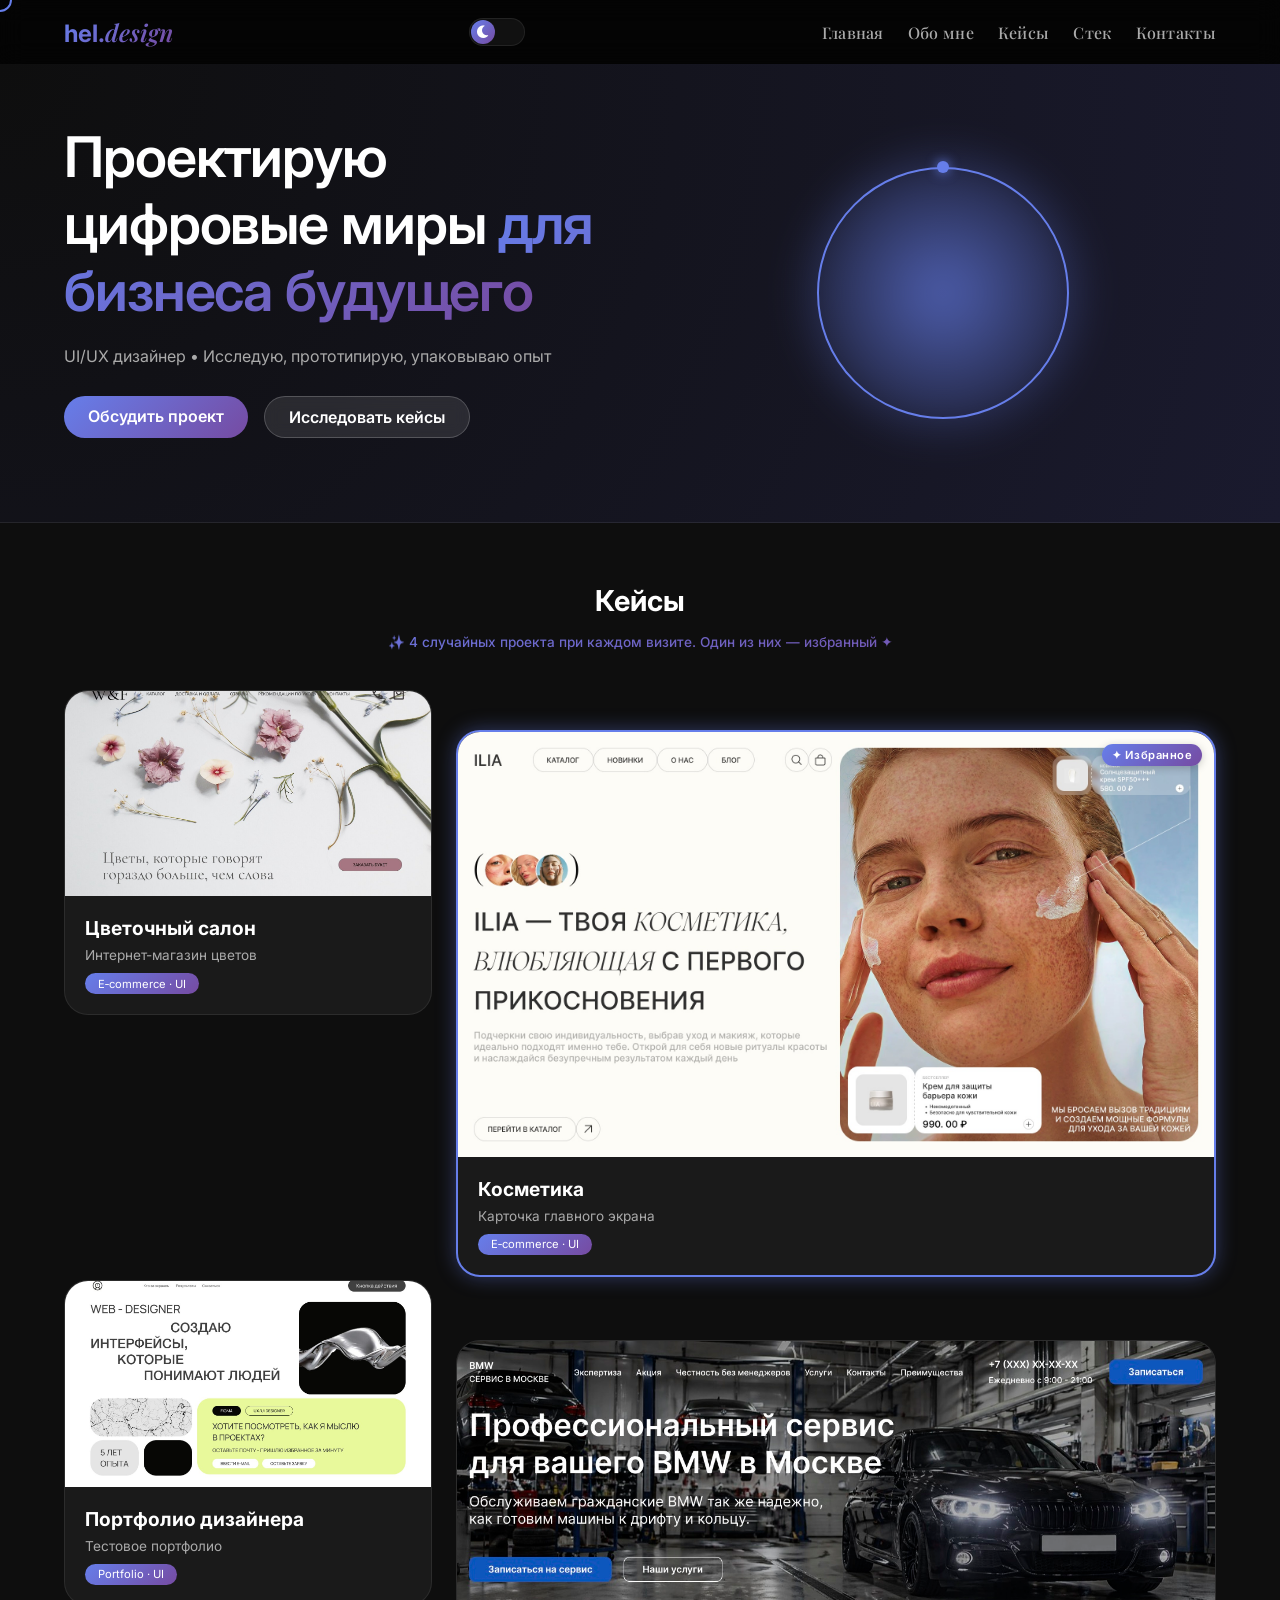
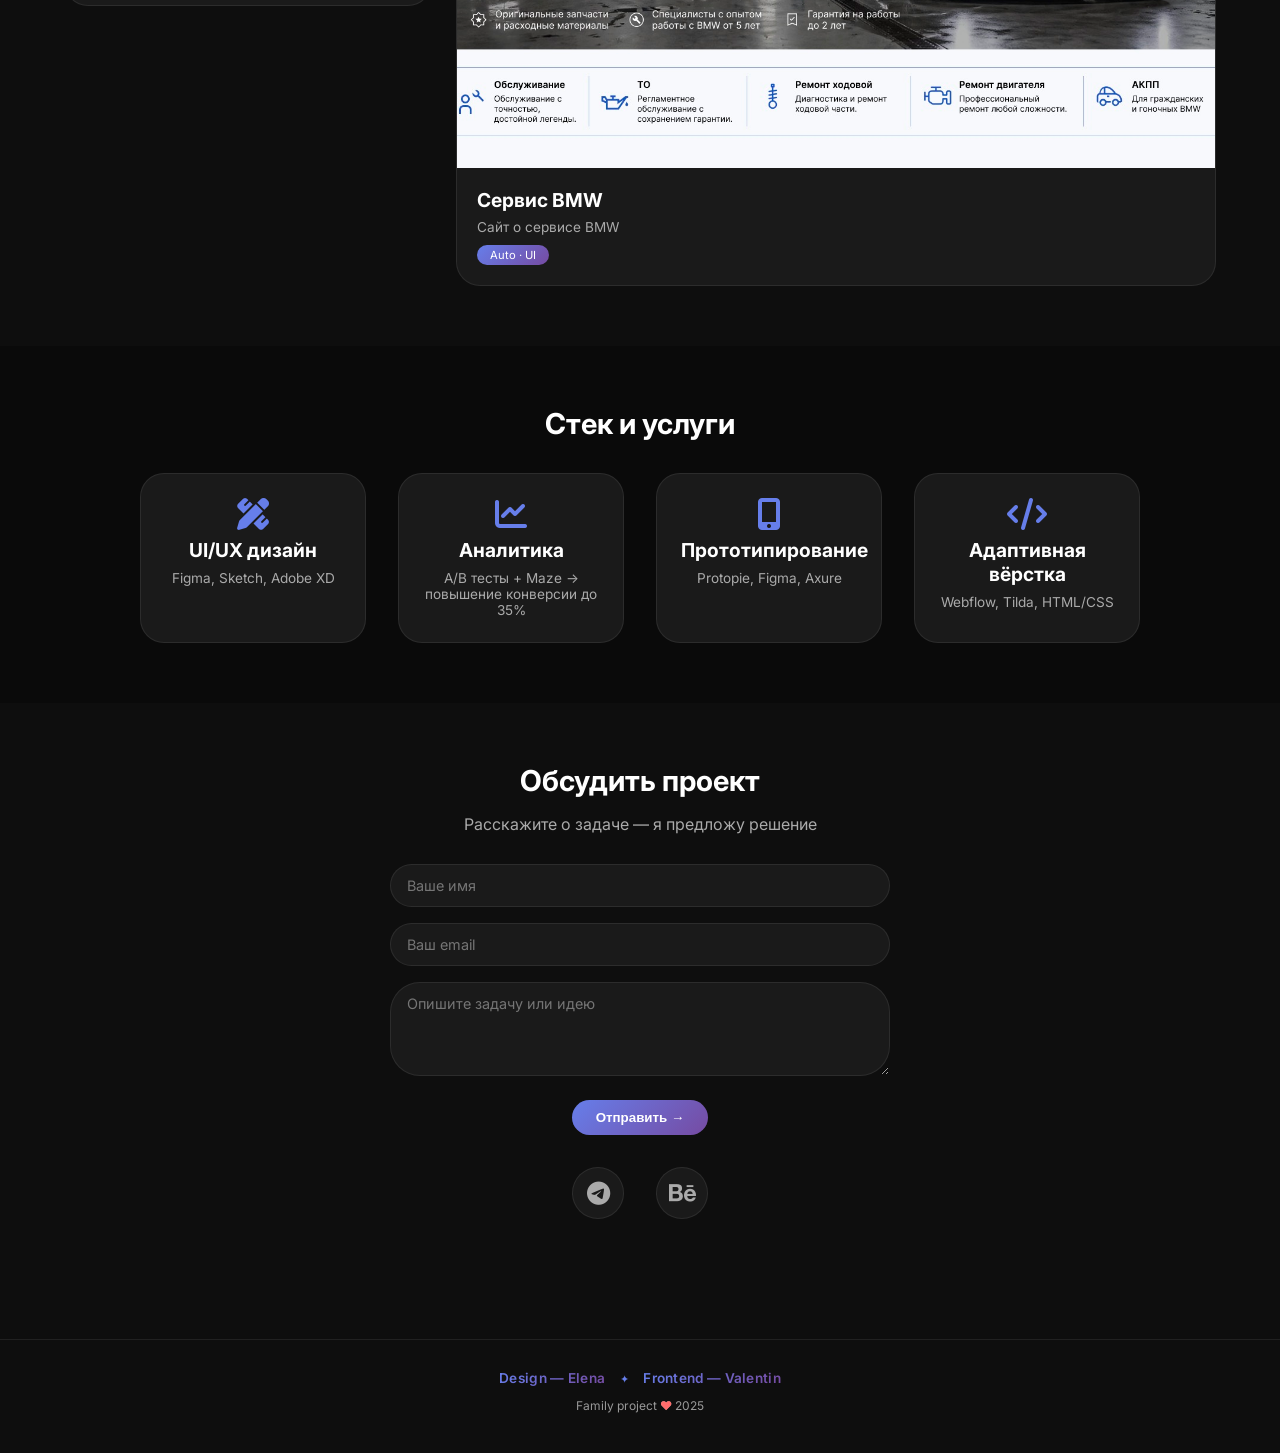
==== commit cda09265: "Update index.html" ====
--- a/index.html
+++ b/index.html
@@ -131,7 +131,6 @@
 </footer>
 
 <script>
-    // ===== ПЕРЕКЛЮЧЕНИЕ ТЕМЫ + FAVICON =====
     const themeSwitch = document.getElementById('themeSwitch');
     const favicon = document.getElementById('dynamicFavicon');
     
@@ -146,13 +145,11 @@
             if (favicon) favicon.href = 'favicon-dark.svg';
         }
     }
-    
     themeSwitch.addEventListener('click', () => {
         const isDark = !document.documentElement.hasAttribute('data-theme');
         setTheme(isDark ? 'light' : 'dark');
     });
     
-    // ===== 8 КЕЙСОВ =====
     const allProjects = [
         { href: "https://www.behance.net/gallery/248387797/Yandex-Pet-Day", img: "yandex-petday.jpg", title: "Yandex Pet Day", desc: "Сайт конференции о животных", tag: "Event · UI/UX", fallback: "Yandex+Pet+Day" },
         { href: "https://www.behance.net/gallery/248386073/dizajn-lendinga-zhk-legenda", img: "legenda-preview.jpg", title: "Сервис BMW", desc: "Сайт о сервисе BMW", tag: "Auto · UI", fallback: "BMW+Service" },
@@ -216,7 +213,6 @@
 
     renderProjects();
     
-    // ===== ПОДСВЕТКА МЕНЮ =====
     const sections = document.querySelectorAll('#cases, #stack, #contact');
     const navLinks = document.querySelectorAll('.nav-link');
     
@@ -241,7 +237,7 @@
         
         navLinks.forEach(link => {
             link.classList.remove('active');
-            if (link.getAttribute('href') === `#${current}` || (link.getAttribute('href') === 'index.html' && !current)) {
+            if (link.getAttribute('href') === `#${current}`) {
                 link.classList.add('active');
             }
         });
@@ -259,7 +255,6 @@
         });
     });
     
-    // ===== КУРСОР =====
     const cursor = document.querySelector('.custom-cursor');
     if (cursor && window.innerWidth > 768) {
         document.addEventListener('mousemove', (e) => {
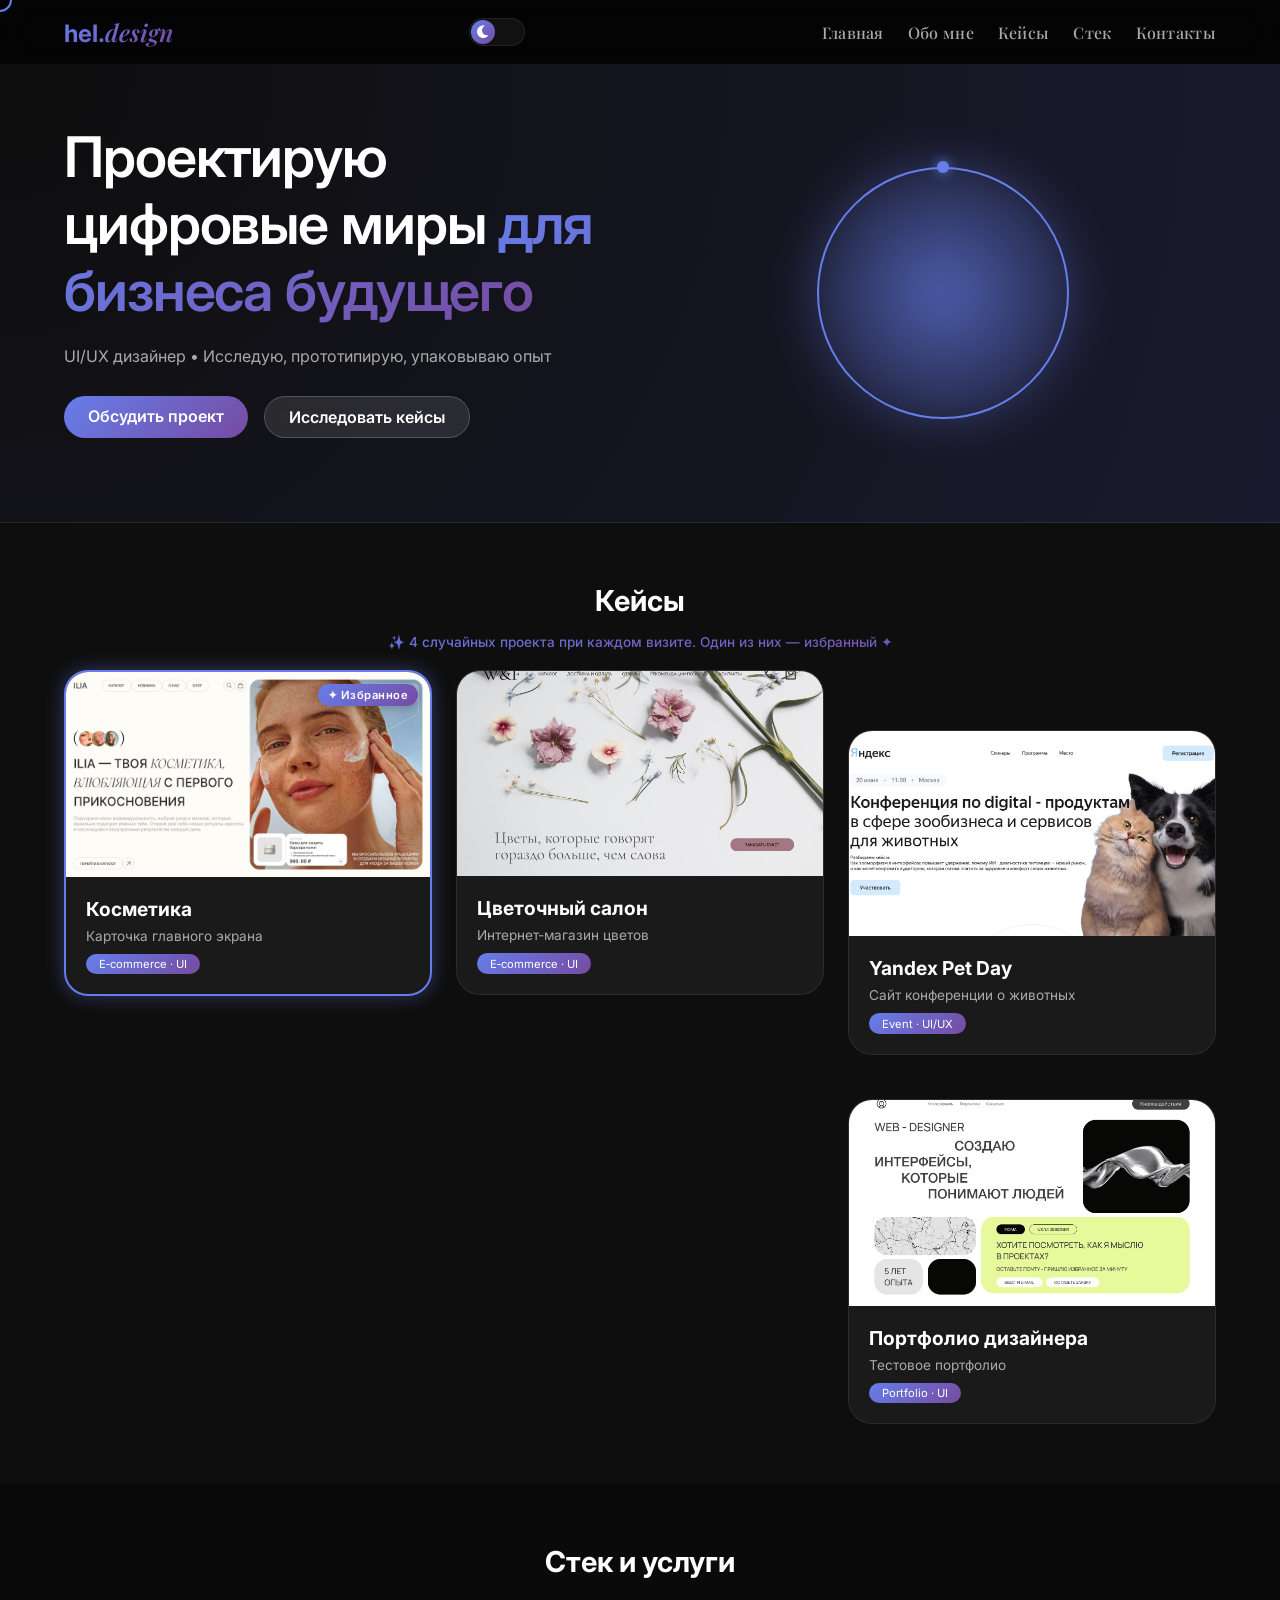
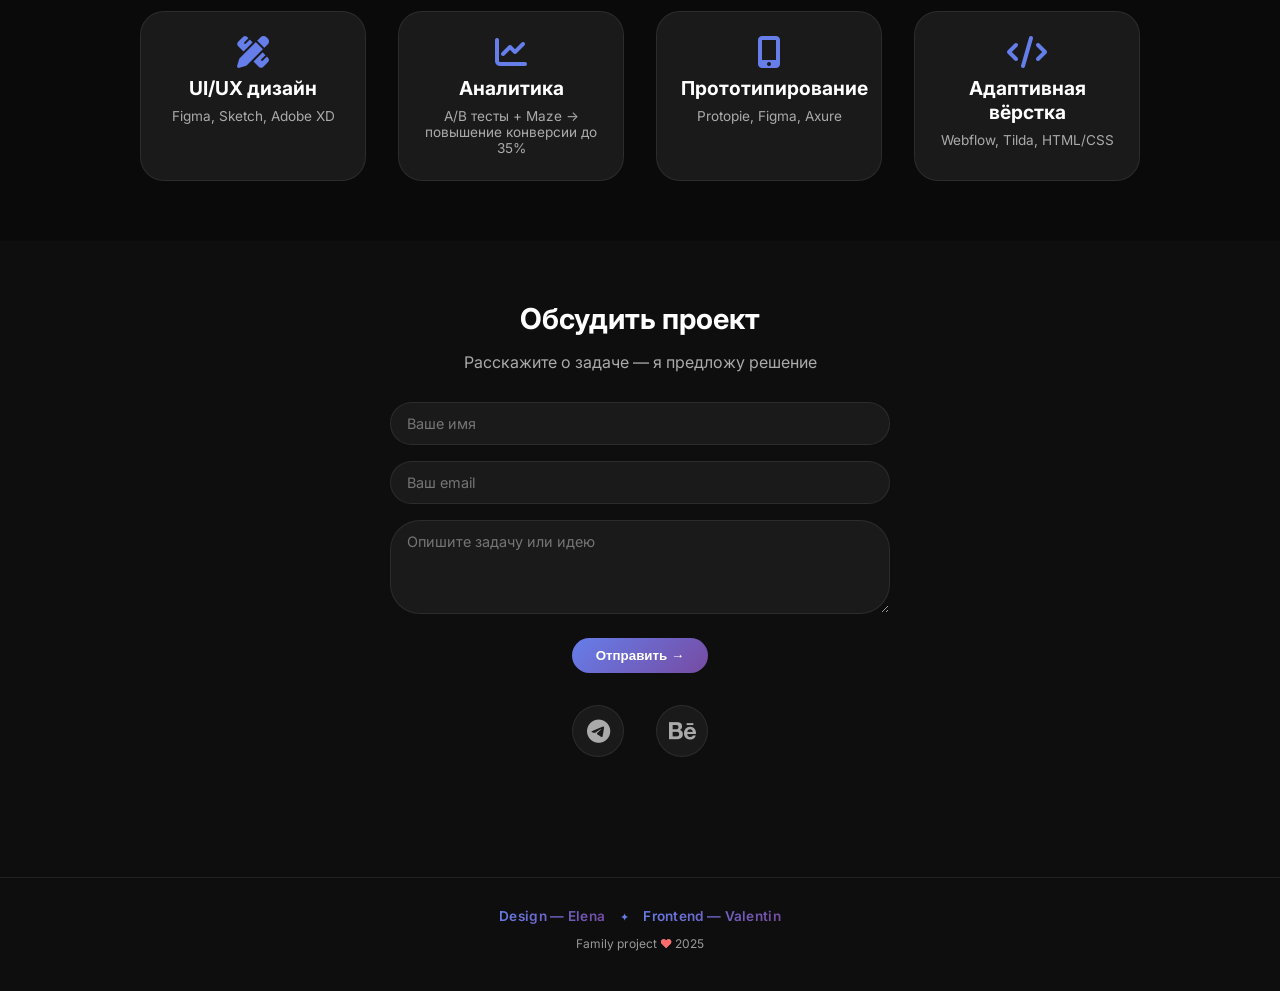
==== commit 52b92559: "Update index.html" ====
--- a/index.html
+++ b/index.html
@@ -9,9 +9,11 @@
     <link rel="icon" type="image/svg+xml" href="favicon-dark.svg" id="dynamicFavicon">
     <link rel="alternate icon" href="favicon-dark.svg">
     
+    <link rel="preconnect" href="https://fonts.googleapis.com">
+    <link rel="preconnect" href="https://fonts.gstatic.com" crossorigin>
     <link href="https://fonts.googleapis.com/css2?family=Inter:opsz,wght@14..32,300..700&display=swap" rel="stylesheet">
     <link href="https://fonts.googleapis.com/css2?family=Playfair+Display:wght@400;500;600;700&display=swap" rel="stylesheet">
-    <link href="https://fonts.googleapis.com/css2?family=Space+Grotesk:wght@300;400;500;600;700&display=swap" rel="stylesheet">
+    <link href="https://fonts.googleapis.com/css2?family=Manrope:wght@300;400;500;600;700&display=swap" rel="stylesheet">
     <link rel="stylesheet" href="https://cdnjs.cloudflare.com/ajax/libs/font-awesome/6.0.0-beta3/css/all.min.css">
     <link rel="stylesheet" href="style.css">
     
--- a/style.css
+++ b/style.css
@@ -236,7 +236,6 @@
     min-width: 260px;
 }
 
-/* Футуристичный шрифт для заголовка */
 .futuristic-title {
     font-family: 'Space Grotesk', 'Inter', sans-serif;
     font-weight: 600;
@@ -319,7 +318,6 @@
     transform: translateY(-2px);
 }
 
-/* Анимированная градиентная фигура */
 .hero-shape {
     flex: 1;
     display: flex;
@@ -812,6 +810,97 @@
     transform: scale(1.2);
 }
 
+.about-hero {
+    min-height: 60vh;
+    display: flex;
+    align-items: center;
+    justify-content: center;
+    padding: 80px 5% 40px;
+}
+
+.about-container {
+    max-width: 1200px;
+    margin: 0 auto;
+    display: flex;
+    gap: 60px;
+    align-items: center;
+    flex-wrap: wrap;
+}
+
+.about-image {
+    flex: 1;
+    text-align: center;
+}
+
+.about-image img {
+    max-width: 100%;
+    width: 320px;
+    border-radius: 40% 60% 60% 40%;
+    box-shadow: 0 25px 40px rgba(0,0,0,0.4);
+    border: 2px solid var(--accent-color);
+}
+
+.about-text {
+    flex: 1.5;
+}
+
+.about-text h1 {
+    font-size: 2.5rem;
+    margin-bottom: 24px;
+    background: var(--accent-gradient);
+    -webkit-background-clip: text;
+    background-clip: text;
+    color: transparent;
+}
+
+.about-text p {
+    color: var(--text-secondary);
+    line-height: 1.6;
+    margin-bottom: 20px;
+}
+
+.values {
+    display: flex;
+    gap: 20px;
+    flex-wrap: wrap;
+    margin-top: 30px;
+}
+
+.value-item {
+    flex: 1;
+    background: var(--bg-card);
+    padding: 20px;
+    border-radius: 20px;
+    text-align: center;
+    border: 1px solid var(--border-color);
+    transition: all 0.3s;
+}
+
+.value-item:hover {
+    transform: translateY(-5px);
+}
+
+.value-item i {
+    font-size: 2rem;
+    color: var(--accent-color);
+    margin-bottom: 12px;
+}
+
+.value-item h3 {
+    font-size: 1.1rem;
+    margin-bottom: 8px;
+}
+
+.value-item p {
+    font-size: 0.85rem;
+    margin-bottom: 0;
+}
+
+.about-footer {
+    text-align: center;
+    padding: 40px 20px 80px;
+}
+
 @media (max-width: 900px) {
     .hero-container {
         flex-direction: column;
@@ -895,6 +984,16 @@
         grid-template-columns: 1fr;
         gap: 1rem;
     }
+    .about-container {
+        flex-direction: column;
+        text-align: center;
+    }
+    .about-image img {
+        width: 240px;
+    }
+    .about-text h1 {
+        font-size: 2rem;
+    }
 }
 
 @media (max-width: 480px) {
@@ -922,3 +1021,44 @@
         height: 180px;
     }
 }
+/* ===== КНОПКА НА СТРАНИЦЕ "ОБО МНЕ" ПО ЦЕНТРУ ===== */
+.about-button-wrapper {
+    text-align: center;
+    margin-top: 40px;
+    margin-bottom: 40px;
+}
+
+/* ===== УСИЛЕННЫЙ 3D-ЭФФЕКТ ДЛЯ КАРТОЧЕК ===== */
+.case {
+    transition: all 0.3s cubic-bezier(0.2, 0.9, 0.4, 1.1);
+    transform-style: preserve-3d;
+    perspective: 1000px;
+}
+
+.case:hover {
+    transform: translateY(-8px) rotateX(3deg) rotateY(3deg) scale(1.02);
+    box-shadow: 0 25px 35px rgba(0,0,0,0.3);
+}
+
+/* ===== ПЛАВНОЕ УВЕЛИЧЕНИЕ КАРТИНКИ ВНУТРИ РАМКИ ===== */
+.case-image {
+    width: 100%;
+    aspect-ratio: 16 / 9;
+    overflow: hidden;
+}
+
+.case-image img {
+    width: 100%;
+    height: 100%;
+    object-fit: cover;
+    transition: transform 0.4s cubic-bezier(0.2, 0.9, 0.4, 1.1);
+}
+
+.case:hover .case-image img {
+    transform: scale(1.08);
+}
+
+/* ===== ДОПОЛНИТЕЛЬНО: УВЕЛИЧЕНИЕ И ДЛЯ ИЗБРАННОГО КЕЙСА ===== */
+.case-featured:hover .case-image img {
+    transform: scale(1.08);
+}
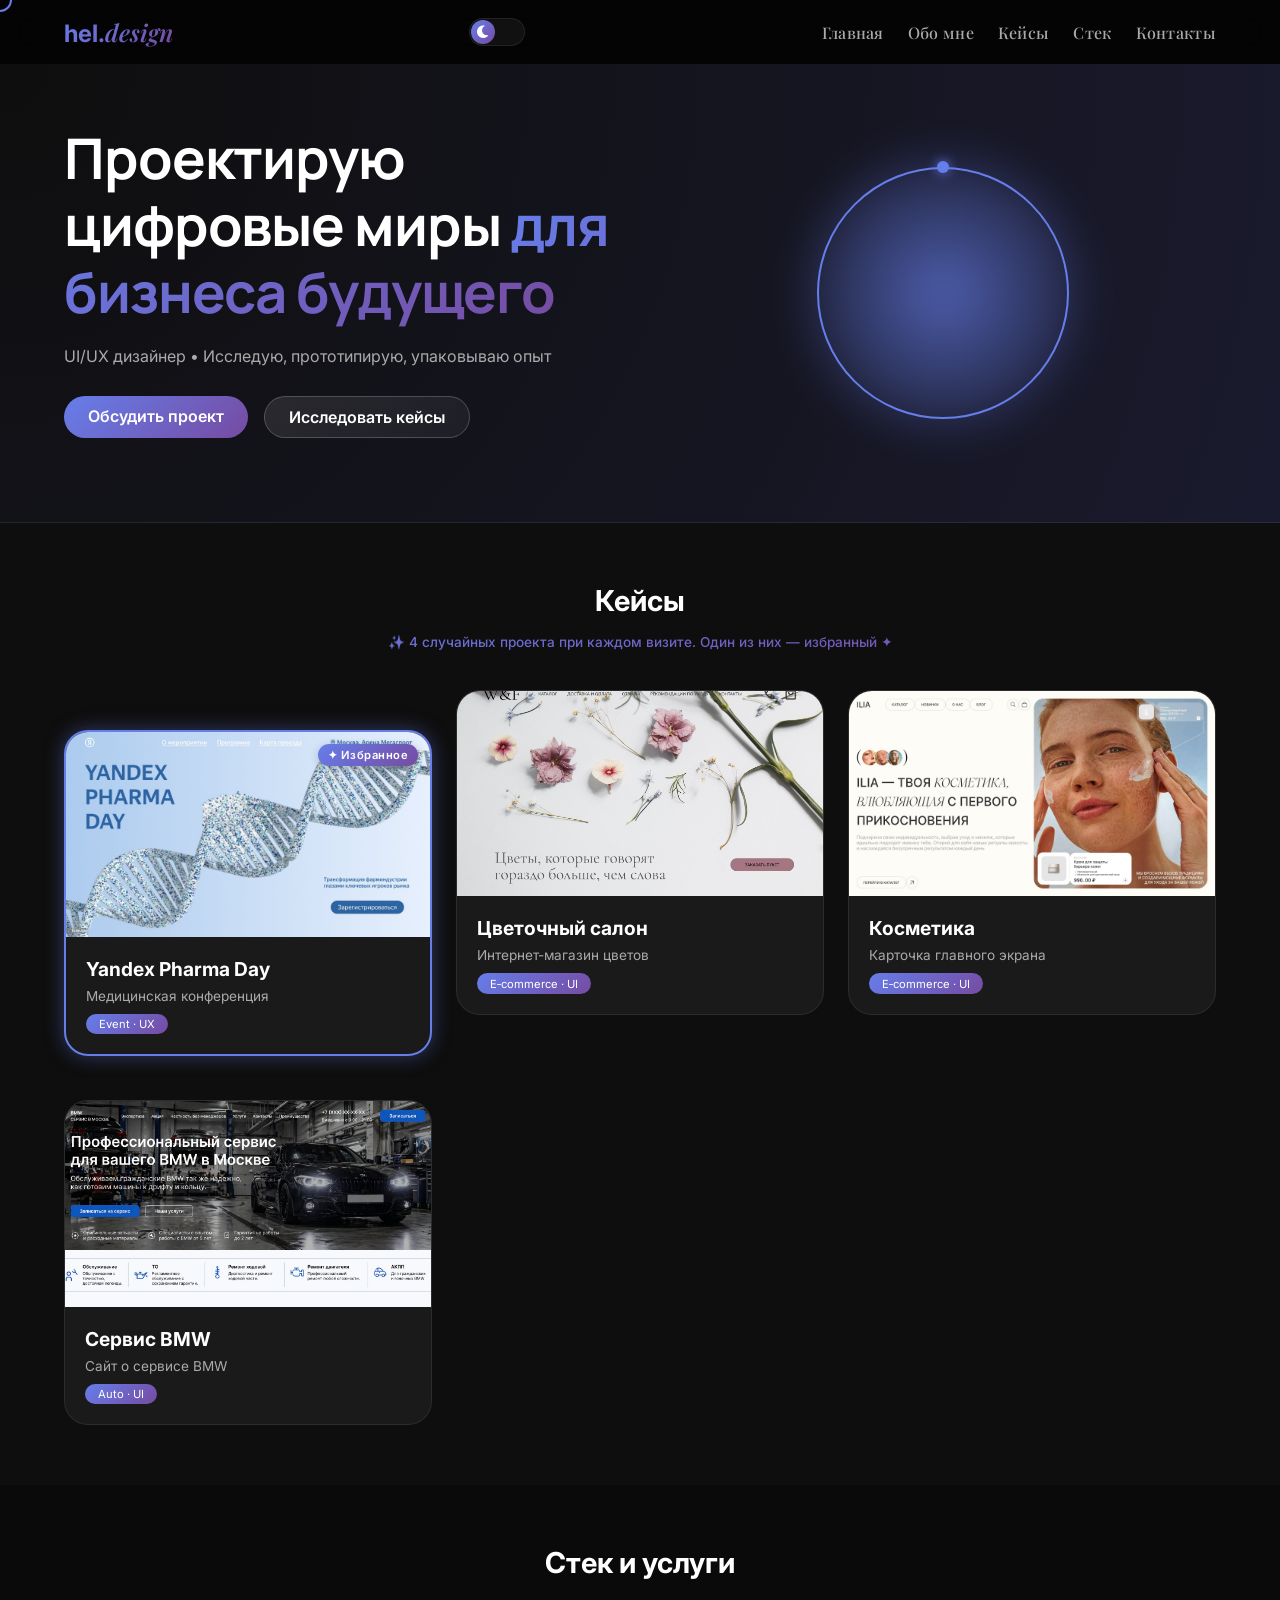
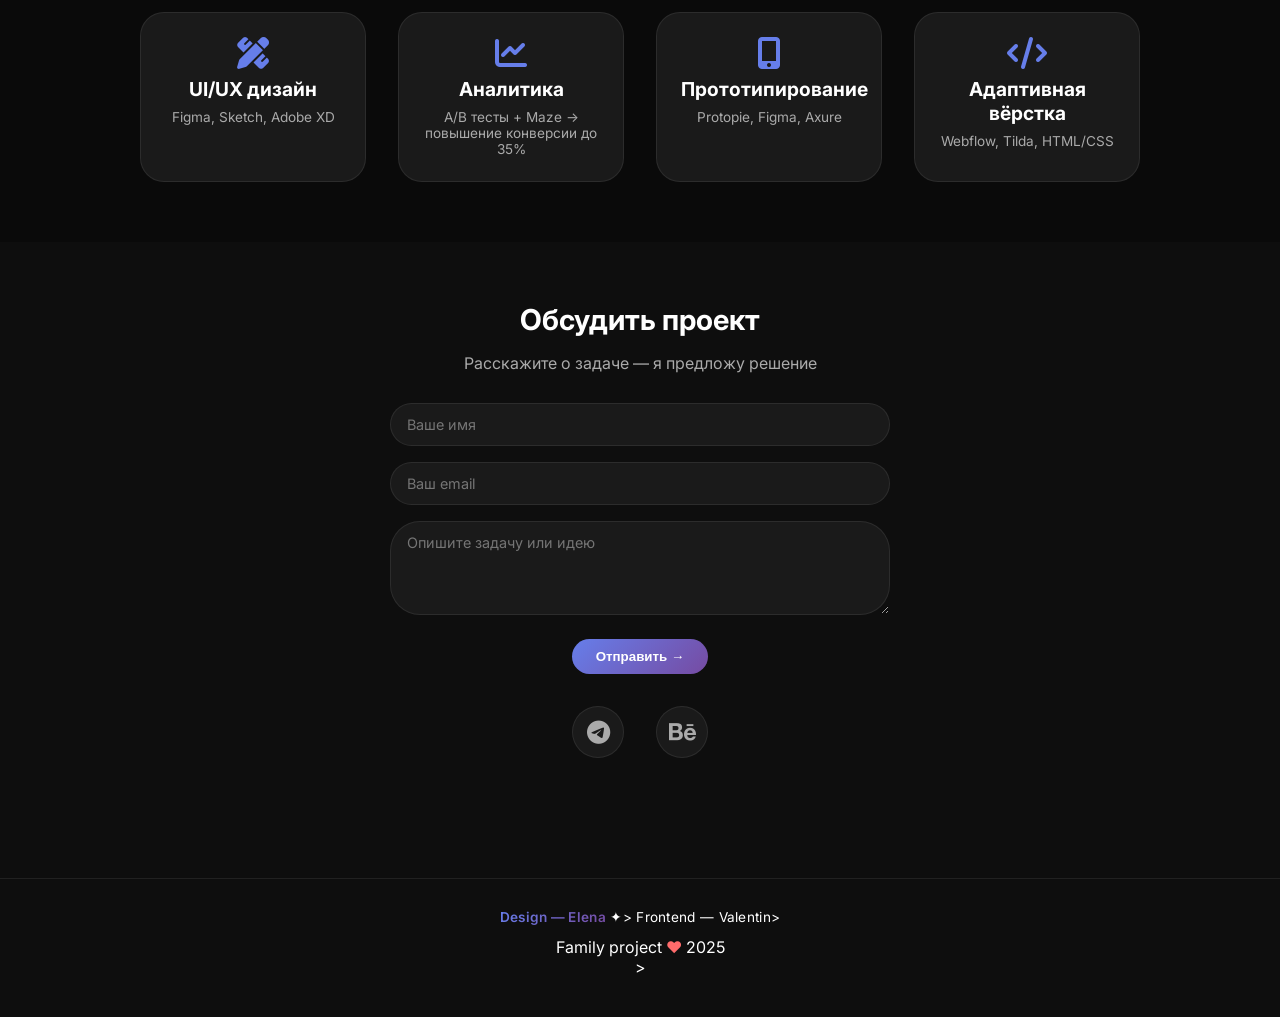
==== commit 98cdbfb2: "Update index.html" ====
--- a/index.html
+++ b/index.html
@@ -125,10 +125,10 @@
     <div class="footer-content">
         <p class="footer-roles">
             <span class="role-design">Design — Elena</span>
-            <span class="divider">✦</span>
-            <span class="role-frontend">Frontend — Valentin</span>
+            <!<span class="divider">✦</span>>
+            <!<span class="role-frontend">Frontend — Valentin</span>>
         </p>
-        <p class="family-sign">Family project <span class="heart">❤️</span> 2025</p>
+        <!<p class="family-sign">Family project <span class="heart">❤️</span> 2025</p>>
     </div>
 </footer>
 
--- a/style.css
+++ b/style.css
@@ -1,5 +1,5 @@
 @import url('https://fonts.googleapis.com/css2?family=Playfair+Display:wght@400;500;600;700&display=swap');
-@import url('https://fonts.googleapis.com/css2?family=Space+Grotesk:wght@300;400;500;600;700&display=swap');
+@import url('https://fonts.googleapis.com/css2?family=Manrope:wght@300;400;500;600;700&display=swap');
 
 :root {
     --bg-primary: #0e0e0e;
@@ -237,10 +237,10 @@
 }
 
 .futuristic-title {
-    font-family: 'Space Grotesk', 'Inter', sans-serif;
-    font-weight: 600;
+    font-family: 'Manrope', 'Inter', sans-serif;
+    font-weight: 700;
     letter-spacing: -0.02em;
-    font-size: clamp(2.2rem, 6vw, 3.5rem);
+    font-size: clamp(2rem, 6vw, 3.5rem);
     line-height: 1.2;
     margin-bottom: 20px;
 }
@@ -265,6 +265,7 @@
     margin-bottom: 24px;
 }
 
+/* ===== ПЕРЕЛИВАЮЩИЕСЯ КНОПКИ ===== */
 .btn-primary, .btn-secondary, .btn-submit, .btn-glass {
     padding: 10px 24px;
     border-radius: 40px;
@@ -276,11 +277,14 @@
     display: inline-block;
     border: none;
     cursor: pointer;
+    background-size: 200% auto;
 }
 
 .btn-primary, .btn-submit {
-    background: var(--accent-gradient);
+    background: linear-gradient(135deg, #667eea, #764ba2, #a5b4fc, #667eea);
+    background-size: 300% 300%;
     color: white;
+    animation: buttonShimmer 4s ease infinite;
 }
 
 .btn-primary::after, .btn-submit::after {
@@ -304,18 +308,41 @@
 .btn-primary:hover, .btn-submit:hover {
     transform: translateY(-2px);
     filter: brightness(1.05);
+    animation: buttonShimmer 1.5s ease infinite;
 }
 
 .btn-glass {
-    background: rgba(255, 255, 255, 0.1);
+    background: linear-gradient(135deg, rgba(255,255,255,0.1), rgba(255,255,255,0.05), rgba(255,255,255,0.15));
+    background-size: 200% 200%;
     backdrop-filter: blur(8px);
     color: var(--text-primary);
     border: 1px solid rgba(255, 255, 255, 0.2);
+    animation: glassShimmer 4s ease infinite;
 }
 
 .btn-glass:hover {
     background: rgba(255, 255, 255, 0.2);
     transform: translateY(-2px);
+    animation: glassShimmer 1.5s ease infinite;
+}
+
+@keyframes buttonShimmer {
+    0% { background-position: 0% 50%; }
+    50% { background-position: 100% 50%; }
+    100% { background-position: 0% 50%; }
+}
+
+@keyframes glassShimmer {
+    0% { background-position: 0% 50%; }
+    50% { background-position: 100% 50%; }
+    100% { background-position: 0% 50%; }
+}
+
+[data-theme="light"] .btn-primary, 
+[data-theme="light"] .btn-submit {
+    background: linear-gradient(135deg, #2d5a2c, #4a7c48, #6a9c68, #2d5a2c);
+    background-size: 300% 300%;
+    animation: buttonShimmer 4s ease infinite;
 }
 
 .hero-shape {
@@ -485,7 +512,7 @@
 }
 
 .case:hover {
-    transform: translateY(-6px) rotateX(2deg) rotateY(2deg) scale(1.02);
+    transform: translateY(-8px) rotateX(3deg) rotateY(3deg) scale(1.02);
     box-shadow: 0 25px 35px rgba(0,0,0,0.3);
 }
 
@@ -541,11 +568,11 @@
     width: 100%;
     height: 100%;
     object-fit: cover;
-    transition: transform 0.5s;
+    transition: transform 0.4s cubic-bezier(0.2, 0.9, 0.4, 1.1);
 }
 
 .case:hover .case-image img {
-    transform: scale(1.05);
+    transform: scale(1.08);
 }
 
 .case-info {
@@ -581,8 +608,12 @@
 }
 
 .case-featured:hover {
-    transform: translateY(-6px) rotateX(2deg) rotateY(2deg) scale(1.03);
+    transform: translateY(-8px) rotateX(3deg) rotateY(3deg) scale(1.03);
     box-shadow: 0 0 30px rgba(102, 126, 234, 0.6);
+}
+
+.case-featured:hover .case-image img {
+    transform: scale(1.08);
 }
 
 .featured-badge {
@@ -810,9 +841,11 @@
     transform: scale(1.2);
 }
 
+/* ===== СТРАНИЦА "ОБО МНЕ" ===== */
 .about-hero {
     min-height: 60vh;
     display: flex;
+    flex-direction: column;
     align-items: center;
     justify-content: center;
     padding: 80px 5% 40px;
@@ -896,9 +929,10 @@
     margin-bottom: 0;
 }
 
-.about-footer {
+.about-button-wrapper {
     text-align: center;
-    padding: 40px 20px 80px;
+    margin-top: 50px;
+    margin-bottom: 40px;
 }
 
 @media (max-width: 900px) {
@@ -994,6 +1028,10 @@
     .about-text h1 {
         font-size: 2rem;
     }
+    .about-button-wrapper {
+        margin-top: 30px;
+        margin-bottom: 30px;
+    }
 }
 
 @media (max-width: 480px) {
@@ -1020,45 +1058,8 @@
         width: 180px;
         height: 180px;
     }
-}
-/* ===== КНОПКА НА СТРАНИЦЕ "ОБО МНЕ" ПО ЦЕНТРУ ===== */
-.about-button-wrapper {
-    text-align: center;
-    margin-top: 40px;
-    margin-bottom: 40px;
-}
-
-/* ===== УСИЛЕННЫЙ 3D-ЭФФЕКТ ДЛЯ КАРТОЧЕК ===== */
-.case {
-    transition: all 0.3s cubic-bezier(0.2, 0.9, 0.4, 1.1);
-    transform-style: preserve-3d;
-    perspective: 1000px;
-}
-
-.case:hover {
-    transform: translateY(-8px) rotateX(3deg) rotateY(3deg) scale(1.02);
-    box-shadow: 0 25px 35px rgba(0,0,0,0.3);
-}
-
-/* ===== ПЛАВНОЕ УВЕЛИЧЕНИЕ КАРТИНКИ ВНУТРИ РАМКИ ===== */
-.case-image {
-    width: 100%;
-    aspect-ratio: 16 / 9;
-    overflow: hidden;
-}
-
-.case-image img {
-    width: 100%;
-    height: 100%;
-    object-fit: cover;
-    transition: transform 0.4s cubic-bezier(0.2, 0.9, 0.4, 1.1);
-}
-
-.case:hover .case-image img {
-    transform: scale(1.08);
-}
-
-/* ===== ДОПОЛНИТЕЛЬНО: УВЕЛИЧЕНИЕ И ДЛЯ ИЗБРАННОГО КЕЙСА ===== */
-.case-featured:hover .case-image img {
-    transform: scale(1.08);
-}
+    .about-button-wrapper {
+        margin-top: 20px;
+        margin-bottom: 20px;
+    }
+}
